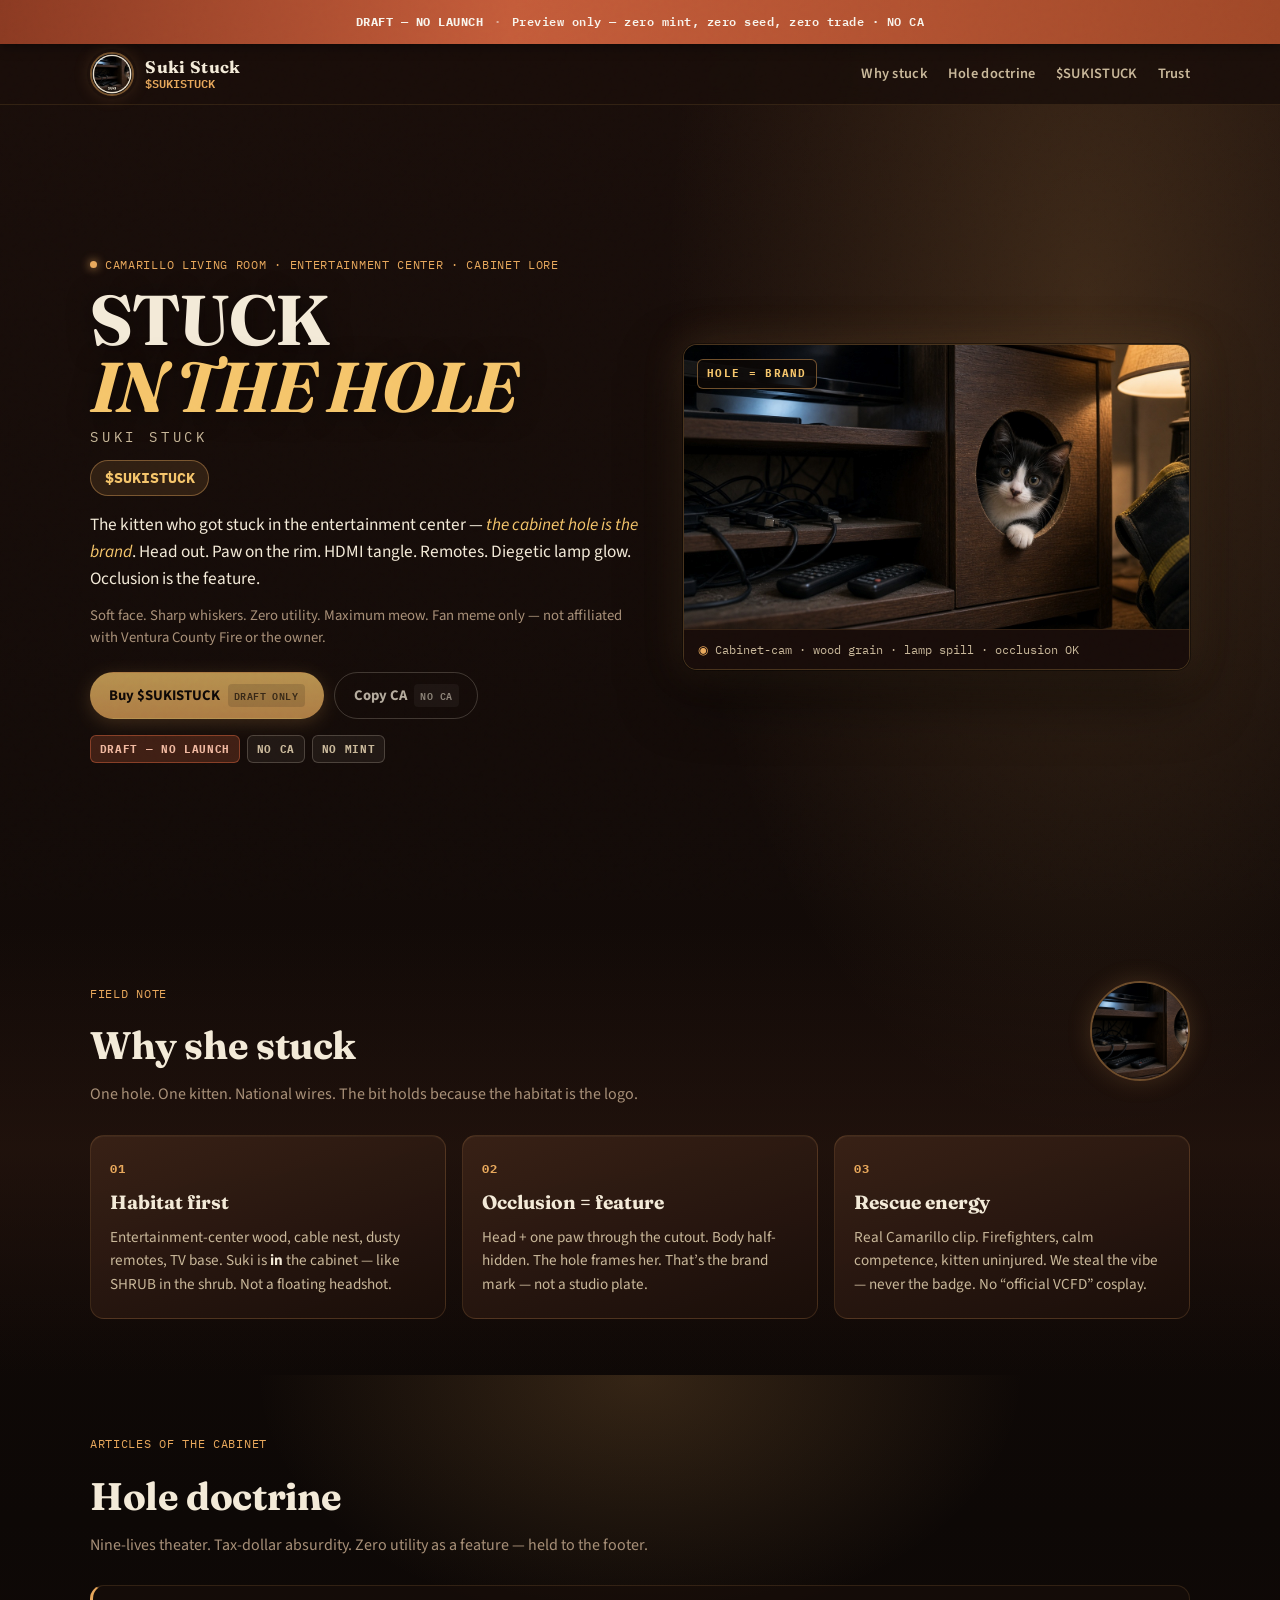
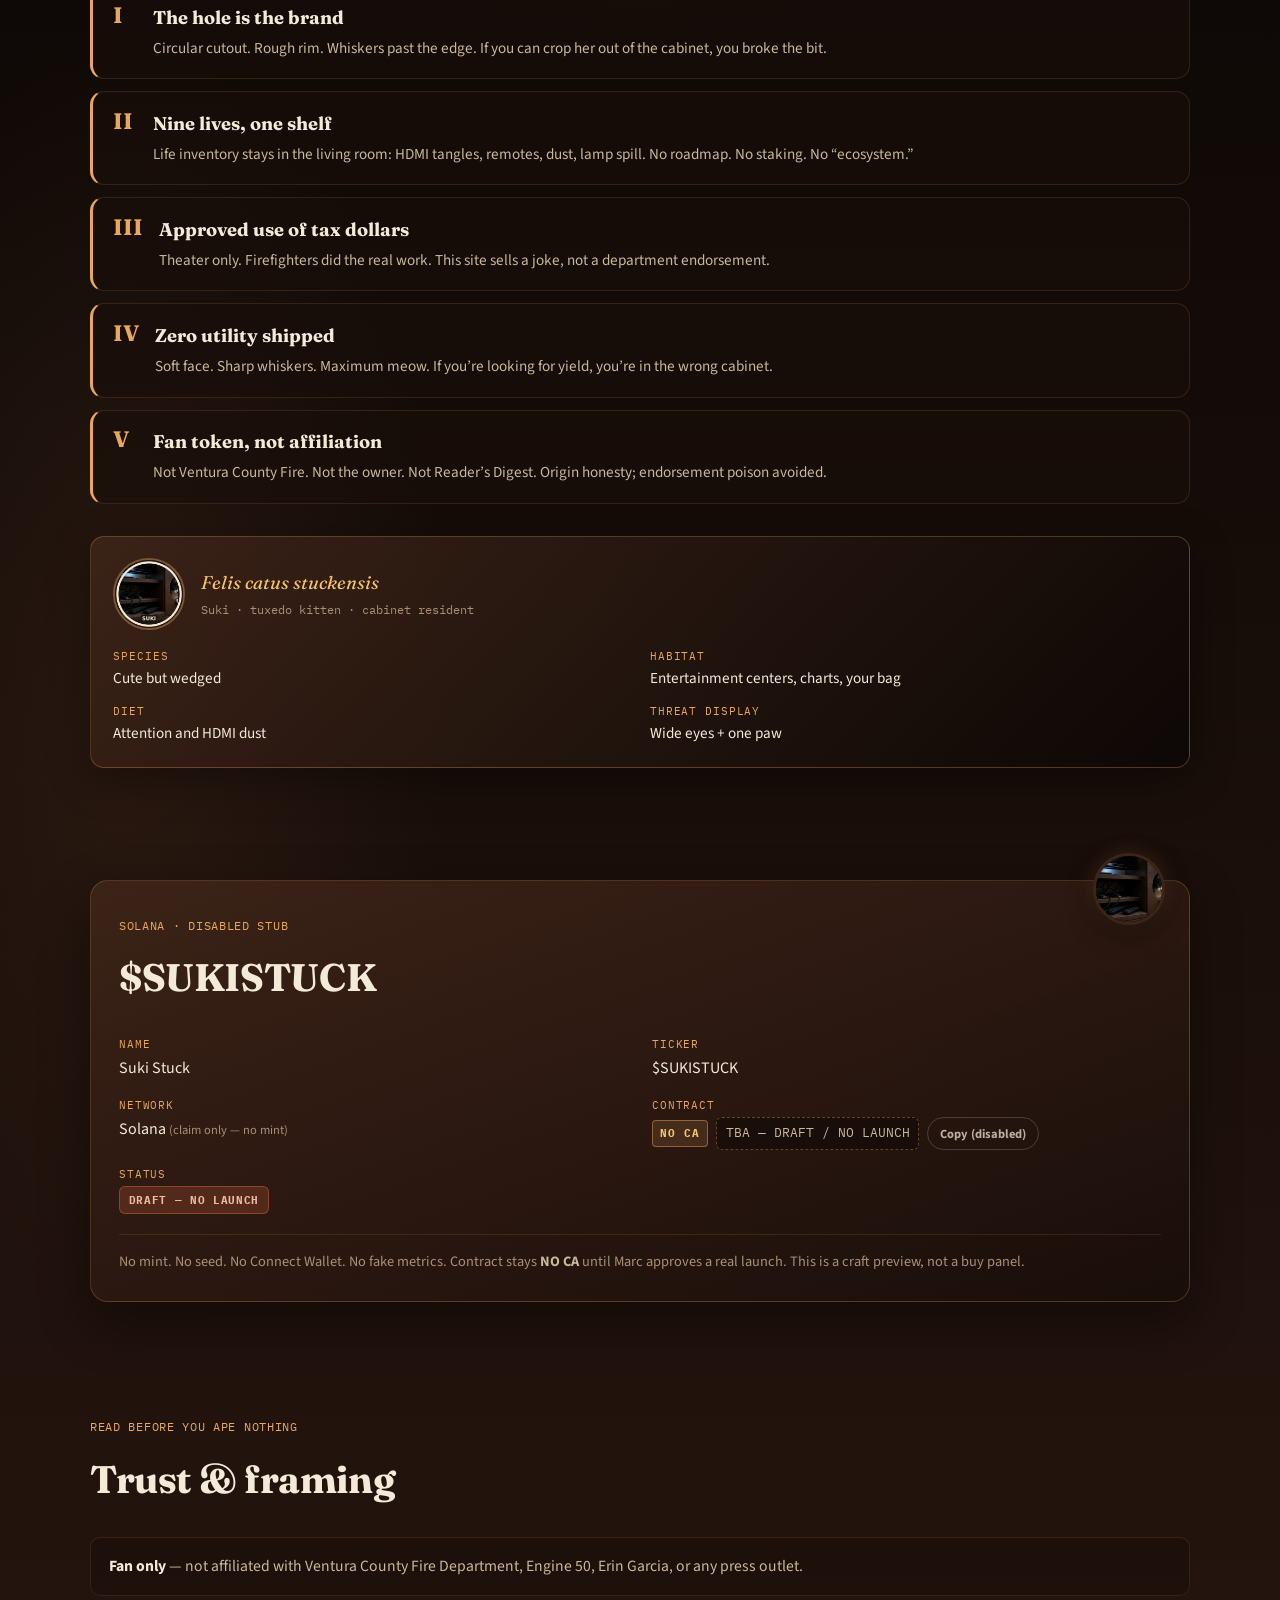
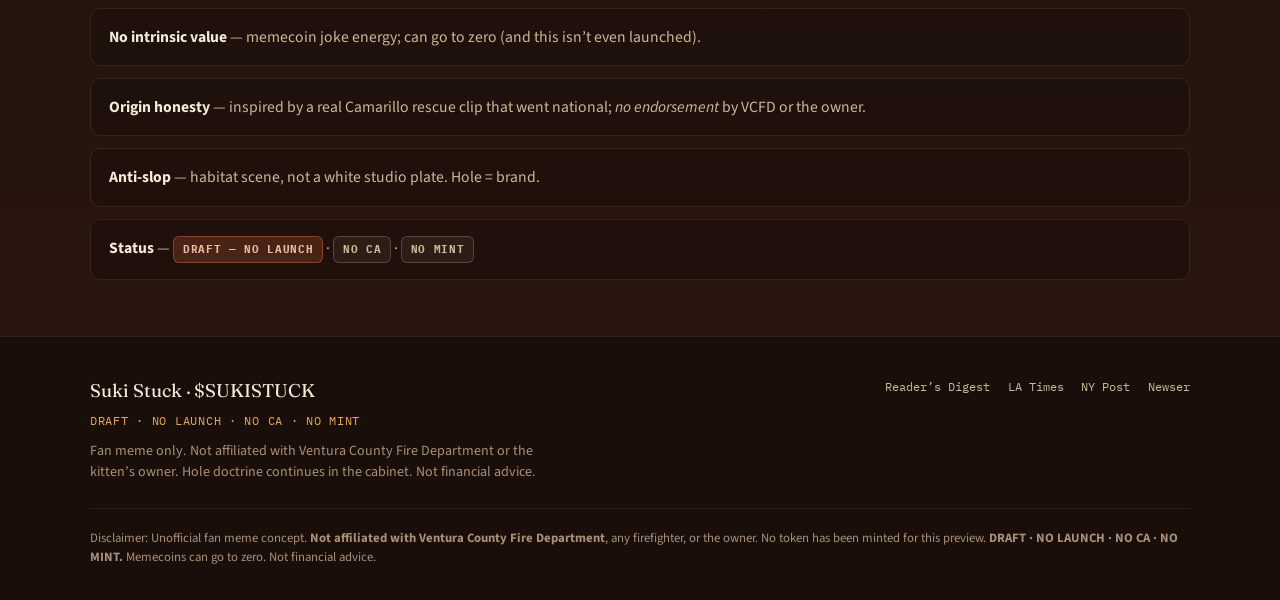
==== index.html @ 9a38930f "Suki Stuck DRAFT site (NO LAUNCH)" ====
<!DOCTYPE html>
<html lang="en">
<head>
  <meta charset="UTF-8" />
  <meta name="viewport" content="width=device-width, initial-scale=1" />
  <meta name="robots" content="noindex, nofollow" />
  <title>Suki Stuck ($SUKISTUCK) — DRAFT / NO LAUNCH</title>
  <meta name="description" content="The kitten who got stuck in the entertainment center — the cabinet hole is the brand. Fan meme only. DRAFT · NO LAUNCH · NO CA · NO MINT. Not affiliated with Ventura County Fire." />
  <meta property="og:type" content="website" />
  <meta property="og:title" content="Suki Stuck ($SUKISTUCK) — DRAFT / NO LAUNCH" />
  <meta property="og:description" content="Head in the hole. Paw on the rim. Zero utility. Maximum meow. Fan meme · not VCFD · NO CA." />
  <meta property="og:image" content="assets/suki-hero.png?v=1" />
  <meta name="twitter:card" content="summary_large_image" />
  <meta name="twitter:title" content="Suki Stuck ($SUKISTUCK) — DRAFT" />
  <meta name="twitter:description" content="The cabinet hole is the brand. DRAFT · NO LAUNCH · NO CA · NO MINT." />
  <meta name="twitter:image" content="assets/suki-hero.png?v=1" />
  <link rel="icon" type="image/png" sizes="32x32" href="assets/favicon-32.png" />
  <link rel="icon" type="image/png" href="assets/suki-icon.png?v=1" />
  <link rel="apple-touch-icon" href="assets/favicon-180.png" />
  <link rel="preconnect" href="https://fonts.googleapis.com" />
  <link rel="preconnect" href="https://fonts.gstatic.com" crossorigin />
  <link href="https://fonts.googleapis.com/css2?family=Fraunces:opsz,wght@9..144,500;9..144,700&family=IBM+Plex+Mono:wght@400;600;700&family=Source+Sans+3:wght@400;600;700&display=swap" rel="stylesheet" />
  <link rel="stylesheet" href="styles.css" />
</head>
<body>
  <aside class="draft-banner" role="status" aria-live="polite">
    <strong>DRAFT — NO LAUNCH</strong>
    <span class="draft-banner__sep" aria-hidden="true">·</span>
    <span>Preview only — zero mint, zero seed, zero trade · NO CA</span>
  </aside>

  <header class="site-header">
    <div class="wrap site-header__inner">
      <a class="logo" href="#top" aria-label="Suki Stuck home">
        <span class="logo__mark">
          <img
            src="assets/suki-logo.png?v=1"
            alt=""
            width="44"
            height="44"
            class="logo__img"
            onerror="this.onerror=null;this.src='assets/suki-icon.png?v=1';this.onerror=function(){this.src='assets/suki-master.png?v=1';};"
          />
        </span>
        <span class="logo__text">
          <span class="logo__name">Suki Stuck</span>
          <span class="logo__tick">$SUKISTUCK</span>
        </span>
      </a>
      <button type="button" class="nav-toggle" id="nav-toggle" aria-expanded="false" aria-controls="site-nav" aria-label="Open menu">
        <span></span><span></span>
      </button>
      <nav class="nav" id="site-nav" aria-label="Primary">
        <a href="#why">Why stuck</a>
        <a href="#doctrine">Hole doctrine</a>
        <a href="#token">$SUKISTUCK</a>
        <a href="#trust">Trust</a>
      </nav>
    </div>
  </header>

  <main id="top">
    <section class="hero" aria-labelledby="hero-title">
      <div class="hero__atmosphere" aria-hidden="true"></div>
      <div class="wrap hero__grid">
        <div class="hero__copy">
          <p class="eyebrow"><span class="eyebrow__dot" aria-hidden="true"></span> Camarillo living room · entertainment center · cabinet lore</p>
          <h1 id="hero-title" class="display">STUCK<br /><span class="display__accent">IN THE HOLE</span></h1>
          <p class="display-sub">SUKI STUCK</p>
          <p class="ticker-chip" aria-label="Ticker">$SUKISTUCK</p>
          <p class="lede">The kitten who got stuck in the entertainment center — <em>the cabinet hole is the brand</em>. Head out. Paw on the rim. HDMI tangle. Remotes. Diegetic lamp glow. Occlusion is the feature.</p>
          <p class="wink">Soft face. Sharp whiskers. Zero utility. Maximum meow. Fan meme only — not affiliated with Ventura County Fire or the owner.</p>
          <div class="hero__cta">
            <button type="button" class="btn btn--primary" disabled aria-disabled="true" title="Draft only — no launch">Buy $SUKISTUCK <span class="btn__tag">draft only</span></button>
            <button type="button" class="btn btn--ghost" id="copy-ca-hero" disabled aria-disabled="true" title="No contract — NO CA">Copy CA <span class="btn__tag">NO CA</span></button>
          </div>
          <p class="hero__status">
            <span class="pill">DRAFT — NO LAUNCH</span>
            <span class="pill pill--ghost">NO CA</span>
            <span class="pill pill--ghost">NO MINT</span>
          </p>
        </div>
        <div class="hero__art">
          <figure class="hero__frame">
            <div class="hero__stamp" aria-hidden="true">HOLE = BRAND</div>
            <img
              class="hero__img"
              src="assets/suki-hero.png?v=1"
              alt="Suki the tuxedo kitten stuck in a circular cutout of a dark wood entertainment center — head and one paw poking through"
              width="1280"
              height="720"
              decoding="async"
              fetchpriority="high"
              onerror="this.onerror=null;this.src='assets/suki-master.png?v=1';"
            />
            <figcaption class="hero__caption"><span class="hero__caption-mark" aria-hidden="true">◉</span> Cabinet-cam · wood grain · lamp spill · occlusion OK</figcaption>
          </figure>
        </div>
      </div>
    </section>

    <section id="why" class="section why" aria-labelledby="why-title">
      <div class="wrap">
        <header class="section__head section__head--split">
          <div>
            <p class="eyebrow">Field note</p>
            <h2 id="why-title">Why she stuck</h2>
            <p class="section__sub">One hole. One kitten. National wires. The bit holds because the habitat is the logo.</p>
          </div>
          <div class="why__mascot" aria-hidden="true">
            <img
              src="assets/suki-icon.png?v=1"
              alt=""
              width="120"
              height="120"
              class="why__mascot-img"
              loading="lazy"
              onerror="this.onerror=null;this.src='assets/suki-master.png?v=1';"
            />
          </div>
        </header>
        <ul class="cards">
          <li class="card">
            <span class="card__num" aria-hidden="true">01</span>
            <h3>Habitat first</h3>
            <p>Entertainment-center wood, cable nest, dusty remotes, TV base. Suki is <strong>in</strong> the cabinet — like SHRUB in the shrub. Not a floating headshot.</p>
          </li>
          <li class="card">
            <span class="card__num" aria-hidden="true">02</span>
            <h3>Occlusion = feature</h3>
            <p>Head + one paw through the cutout. Body half-hidden. The hole frames her. That’s the brand mark — not a studio plate.</p>
          </li>
          <li class="card">
            <span class="card__num" aria-hidden="true">03</span>
            <h3>Rescue energy</h3>
            <p>Real Camarillo clip. Firefighters, calm competence, kitten uninjured. We steal the vibe — never the badge. No “official VCFD” cosplay.</p>
          </li>
        </ul>
      </div>
    </section>

    <section id="doctrine" class="section doctrine" aria-labelledby="doctrine-title">
      <div class="wrap">
        <header class="section__head">
          <p class="eyebrow">Articles of the cabinet</p>
          <h2 id="doctrine-title">Hole doctrine</h2>
          <p class="section__sub">Nine-lives theater. Tax-dollar absurdity. Zero utility as a feature — held to the footer.</p>
        </header>
        <ol class="articles">
          <li class="article">
            <span class="article__roman" aria-hidden="true">I</span>
            <div>
              <h3>The hole is the brand</h3>
              <p>Circular cutout. Rough rim. Whiskers past the edge. If you can crop her out of the cabinet, you broke the bit.</p>
            </div>
          </li>
          <li class="article">
            <span class="article__roman" aria-hidden="true">II</span>
            <div>
              <h3>Nine lives, one shelf</h3>
              <p>Life inventory stays in the living room: HDMI tangles, remotes, dust, lamp spill. No roadmap. No staking. No “ecosystem.”</p>
            </div>
          </li>
          <li class="article">
            <span class="article__roman" aria-hidden="true">III</span>
            <div>
              <h3>Approved use of tax dollars</h3>
              <p>Theater only. Firefighters did the real work. This site sells a joke, not a department endorsement.</p>
            </div>
          </li>
          <li class="article">
            <span class="article__roman" aria-hidden="true">IV</span>
            <div>
              <h3>Zero utility shipped</h3>
              <p>Soft face. Sharp whiskers. Maximum meow. If you’re looking for yield, you’re in the wrong cabinet.</p>
            </div>
          </li>
          <li class="article">
            <span class="article__roman" aria-hidden="true">V</span>
            <div>
              <h3>Fan token, not affiliation</h3>
              <p>Not Ventura County Fire. Not the owner. Not Reader’s Digest. Origin honesty; endorsement poison avoided.</p>
            </div>
          </li>
        </ol>

        <aside class="species-card" aria-label="Species card">
          <div class="species-card__head">
            <img
              src="assets/suki-logo.png?v=1"
              alt=""
              width="72"
              height="72"
              loading="lazy"
              onerror="this.onerror=null;this.src='assets/suki-icon.png?v=1';"
            />
            <div>
              <p class="species-card__latin">Felis catus stuckensis</p>
              <p class="species-card__common">Suki · tuxedo kitten · cabinet resident</p>
            </div>
          </div>
          <dl class="species-card__grid">
            <div><dt>Species</dt><dd>Cute but wedged</dd></div>
            <div><dt>Habitat</dt><dd>Entertainment centers, charts, your bag</dd></div>
            <div><dt>Diet</dt><dd>Attention and HDMI dust</dd></div>
            <div><dt>Threat display</dt><dd>Wide eyes + one paw</dd></div>
          </dl>
        </aside>
      </div>
    </section>

    <section id="token" class="section token" aria-labelledby="token-title">
      <div class="wrap token__panel">
        <div class="token__badge" aria-hidden="true">
          <img
            src="assets/suki-icon.png?v=1"
            alt=""
            width="72"
            height="72"
            class="token__badge-img"
            onerror="this.onerror=null;this.src='assets/suki-master.png?v=1';"
          />
        </div>
        <header class="section__head">
          <p class="eyebrow">Solana · disabled stub</p>
          <h2 id="token-title">$SUKISTUCK</h2>
        </header>
        <dl class="meta">
          <div><dt>Name</dt><dd>Suki Stuck</dd></div>
          <div><dt>Ticker</dt><dd>$SUKISTUCK</dd></div>
          <div><dt>Network</dt><dd>Solana <span class="meta__hint">(claim only — no mint)</span></dd></div>
          <div>
            <dt>Contract</dt>
            <dd class="ca-row">
              <span class="tba-badge" title="No contract — NO CA">NO CA</span>
              <code id="ca-value" class="ca" aria-label="Contract address unavailable">NO CA — DRAFT / NO LAUNCH / NO MINT</code>
              <button type="button" class="btn btn--ghost btn--sm" id="copy-ca" disabled title="No contract — NO CA" aria-disabled="true">Copy (disabled)</button>
            </dd>
          </div>
          <div><dt>Status</dt><dd><span class="pill">DRAFT — NO LAUNCH</span></dd></div>
        </dl>
        <p class="note">No mint. No seed. No Connect Wallet. No fake metrics. Contract stays <strong>NO CA</strong> until Marc approves a real launch. This is a craft preview, not a buy panel.</p>
      </div>
    </section>

    <section id="trust" class="section trust" aria-labelledby="trust-title">
      <div class="wrap">
        <header class="section__head">
          <p class="eyebrow">Read before you ape nothing</p>
          <h2 id="trust-title">Trust &amp; framing</h2>
        </header>
        <ul class="trust-list">
          <li><strong>Fan only</strong> — not affiliated with Ventura County Fire Department, Engine 50, Erin Garcia, or any press outlet.</li>
          <li><strong>No intrinsic value</strong> — memecoin joke energy; can go to zero (and this isn’t even launched).</li>
          <li><strong>Origin honesty</strong> — inspired by a real Camarillo rescue clip that went national; <em>no endorsement</em> by VCFD or the owner.</li>
          <li><strong>Anti-slop</strong> — habitat scene, not a white studio plate. Hole = brand.</li>
          <li><strong>Status</strong> — <span class="pill">DRAFT — NO LAUNCH</span> · <span class="pill pill--ghost">NO CA</span> · <span class="pill pill--ghost">NO MINT</span></li>
        </ul>
      </div>
    </section>
  </main>

  <footer class="footer">
    <div class="wrap footer__grid">
      <div>
        <p class="footer__brand">Suki Stuck · $SUKISTUCK</p>
        <p class="footer__status">DRAFT · NO LAUNCH · NO CA · NO MINT</p>
        <p class="footer__fine">Fan meme only. Not affiliated with Ventura County Fire Department or the kitten’s owner. Hole doctrine continues in the cabinet. Not financial advice.</p>
      </div>
      <nav class="footer__links" aria-label="Press &amp; origin">
        <a href="https://www.rd.com/article/firefighters-rescue-kitten-entertainment-center/" rel="noopener noreferrer" target="_blank">Reader’s Digest</a>
        <a href="https://www.latimes.com/california/story/2026-09-17/la-me-kitten-rescue-ventura-county-fire" rel="noopener noreferrer" target="_blank">LA Times</a>
        <a href="https://nypost.com/2026/09/17/us-news/california-firefighters-rescue-kitten-trapped-inside-entertainment-center/" rel="noopener noreferrer" target="_blank">NY Post</a>
        <a href="https://www.newser.com/story/396605/firefighters-kitten-rescue-goes-viral.html" rel="noopener noreferrer" target="_blank">Newser</a>
      </nav>
    </div>
    <p class="footer__disclaimer wrap">
      Disclaimer: Unofficial fan meme concept. <strong>Not affiliated with Ventura County Fire Department</strong>, any firefighter, or the owner.
      No token has been minted for this preview. <strong>DRAFT · NO LAUNCH · NO CA · NO MINT.</strong> Memecoins can go to zero. Not financial advice.
    </p>
  </footer>
  <script src="main.js" defer></script>
</body>
</html>
---- styles.css ----
/* Suki Stuck ($SUKISTUCK) — DRAFT / NO LAUNCH
   Dark wood living-room · cabinet hole = brand · anti white-plate
   Emulate SHRUB habitat voice · CHUMP doctrine hold */

:root {
  --wood-deep: #1A0E0A;
  --wood: #2C1810;
  --wood-mid: #3D2418;
  --wood-grain: #4A2C1A;
  --wood-edge: #5C3A24;
  --lamp: #E8A85C;
  --lamp-hot: #F5C56B;
  --lamp-glow: rgba(232, 168, 92, 0.18);
  --cream: #F3EAD8;
  --cream-dim: #C9B89A;
  --ink: #F3EAD8;
  --muted: #A89078;
  --night: #0D0806;
  --hole: #0A0604;
  --whisker: #F8F4EC;
  --danger: #C45C3A;
  --banner-h: 2.75rem;
  --header-h: 3.75rem;
  --radius: 14px;
  --font-display: "Fraunces", "Georgia", "Times New Roman", serif;
  --font-body: "Source Sans 3", "Segoe UI", system-ui, sans-serif;
  --font-mono: "IBM Plex Mono", "SF Mono", ui-monospace, monospace;
}

*, *::before, *::after { box-sizing: border-box; }

html {
  scroll-behavior: smooth;
  scroll-padding-top: calc(var(--banner-h) + var(--header-h) + 0.5rem);
}

body {
  margin: 0;
  font-family: var(--font-body);
  color: var(--ink);
  background:
    radial-gradient(ellipse 60% 40% at 85% 8%, var(--lamp-glow), transparent 55%),
    radial-gradient(ellipse 50% 35% at 10% 60%, rgba(92, 58, 36, 0.25), transparent 50%),
    linear-gradient(180deg, var(--wood-deep) 0%, var(--night) 40%, var(--wood) 100%);
  background-color: var(--night);
  line-height: 1.55;
  min-height: 100vh;
}

/* Film grain overlay */
body::before {
  content: "";
  pointer-events: none;
  position: fixed;
  inset: 0;
  z-index: 9000;
  opacity: 0.07;
  background-image: url("data:image/svg+xml,%3Csvg viewBox='0 0 200 200' xmlns='http://www.w3.org/2000/svg'%3E%3Cfilter id='n'%3E%3CfeTurbulence type='fractalNoise' baseFrequency='0.9' numOctaves='3' stitchTiles='stitch'/%3E%3C/filter%3E%3Crect width='100%25' height='100%25' filter='url(%23n)' opacity='0.55'/%3E%3C/svg%3E");
  mix-blend-mode: overlay;
}

.wrap {
  width: min(1100px, calc(100% - 2rem));
  margin-inline: auto;
  position: relative;
  z-index: 1;
}

a { color: var(--lamp); text-underline-offset: 0.15em; }
a:hover { color: var(--lamp-hot); }

/* ——— Sticky DRAFT banner ——— */
.draft-banner {
  position: sticky;
  top: 0;
  z-index: 100;
  display: flex;
  flex-wrap: wrap;
  align-items: center;
  justify-content: center;
  gap: 0.35rem 0.65rem;
  min-height: var(--banner-h);
  padding: 0.45rem 1rem;
  background: linear-gradient(90deg, #8B3A22, var(--danger) 40%, #A04828);
  color: var(--whisker);
  font-family: var(--font-mono);
  font-size: 0.78rem;
  font-weight: 600;
  letter-spacing: 0.04em;
  text-align: center;
  box-shadow: 0 2px 12px rgba(0,0,0,0.45);
}
.draft-banner__sep { opacity: 0.55; }

/* ——— Header ——— */
.site-header {
  position: sticky;
  top: var(--banner-h);
  z-index: 90;
  background: rgba(26, 14, 10, 0.88);
  backdrop-filter: blur(10px);
  border-bottom: 1px solid rgba(232, 168, 92, 0.12);
}
.site-header__inner {
  display: flex;
  align-items: center;
  justify-content: space-between;
  min-height: var(--header-h);
  gap: 1rem;
}
.logo {
  display: flex;
  align-items: center;
  gap: 0.7rem;
  text-decoration: none;
  color: inherit;
}
.logo__mark {
  width: 44px;
  height: 44px;
  border-radius: 50%;
  overflow: hidden;
  border: 2px solid rgba(232, 168, 92, 0.45);
  box-shadow: 0 0 0 3px rgba(26, 14, 10, 0.6), 0 0 18px var(--lamp-glow);
  flex-shrink: 0;
}
.logo__img { width: 100%; height: 100%; object-fit: cover; display: block; }
.logo__text { display: flex; flex-direction: column; line-height: 1.15; }
.logo__name { font-family: var(--font-display); font-weight: 700; font-size: 1.05rem; letter-spacing: 0.02em; }
.logo__tick { font-family: var(--font-mono); font-size: 0.72rem; color: var(--lamp); font-weight: 600; }

.nav { display: flex; gap: 1.25rem; align-items: center; }
.nav a {
  color: var(--cream-dim);
  text-decoration: none;
  font-size: 0.9rem;
  font-weight: 600;
  letter-spacing: 0.02em;
}
.nav a:hover { color: var(--lamp-hot); }

.nav-toggle {
  display: none;
  flex-direction: column;
  justify-content: center;
  gap: 5px;
  width: 40px;
  height: 40px;
  padding: 0;
  border: 1px solid rgba(232, 168, 92, 0.3);
  border-radius: 8px;
  background: transparent;
  cursor: pointer;
}
.nav-toggle span {
  display: block;
  height: 2px;
  width: 18px;
  margin-inline: auto;
  background: var(--cream);
  transition: transform 0.2s ease;
}

/* ——— Hero ——— */
.hero {
  position: relative;
  padding: 2.5rem 0 3.5rem;
  overflow: hidden;
  min-height: min(92vh, 820px);
  display: flex;
  align-items: center;
}
.hero__bleed {
  position: absolute;
  inset: 0;
  z-index: 0;
}
.hero__bg {
  width: 100%;
  height: 100%;
  object-fit: cover;
  object-position: 70% center;
  display: block;
  filter: brightness(0.42) saturate(1.05) contrast(1.05);
}
.hero__vignette {
  position: absolute;
  inset: 0;
  background:
    linear-gradient(90deg, rgba(13, 8, 6, 0.92) 0%, rgba(13, 8, 6, 0.72) 38%, rgba(13, 8, 6, 0.35) 62%, rgba(13, 8, 6, 0.55) 100%),
    linear-gradient(180deg, rgba(13, 8, 6, 0.45) 0%, transparent 30%, rgba(13, 8, 6, 0.75) 100%);
}
.hero__grain {
  position: absolute;
  inset: 0;
  opacity: 0.15;
  background-image: url("data:image/svg+xml,%3Csvg viewBox='0 0 200 200' xmlns='http://www.w3.org/2000/svg'%3E%3Cfilter id='n'%3E%3CfeTurbulence type='fractalNoise' baseFrequency='0.85' numOctaves='2' stitchTiles='stitch'/%3E%3C/filter%3E%3Crect width='100%25' height='100%25' filter='url(%23n)'/%3E%3C/svg%3E");
  mix-blend-mode: soft-light;
}
.hero__grid {
  display: grid;
  grid-template-columns: 1.05fr 0.95fr;
  gap: 2rem;
  align-items: center;
  position: relative;
  z-index: 2;
}
.eyebrow {
  display: inline-flex;
  align-items: center;
  gap: 0.5rem;
  font-family: var(--font-mono);
  font-size: 0.72rem;
  letter-spacing: 0.06em;
  text-transform: uppercase;
  color: var(--lamp);
  margin: 0 0 0.85rem;
}
.eyebrow__dot {
  width: 7px;
  height: 7px;
  border-radius: 50%;
  background: var(--lamp);
  box-shadow: 0 0 10px var(--lamp);
  animation: pulse-dot 2.4s ease-in-out infinite;
}
@keyframes pulse-dot {
  0%, 100% { opacity: 1; transform: scale(1); }
  50% { opacity: 0.55; transform: scale(0.85); }
}
.display {
  font-family: var(--font-display);
  font-weight: 700;
  font-size: clamp(2.6rem, 6.5vw, 4.4rem);
  line-height: 0.95;
  letter-spacing: -0.02em;
  margin: 0 0 0.35rem;
  text-shadow: 0 2px 24px rgba(0,0,0,0.55);
}
.display__accent {
  color: var(--lamp-hot);
  font-style: italic;
}
.display-sub {
  font-family: var(--font-mono);
  font-size: 0.85rem;
  letter-spacing: 0.28em;
  color: var(--cream-dim);
  margin: 0 0 0.75rem;
}
.ticker-chip {
  display: inline-block;
  font-family: var(--font-mono);
  font-weight: 700;
  font-size: 0.95rem;
  padding: 0.35rem 0.85rem;
  border-radius: 999px;
  background: rgba(232, 168, 92, 0.12);
  border: 1px solid rgba(232, 168, 92, 0.4);
  color: var(--lamp-hot);
  margin: 0 0 1rem;
}
.lede {
  font-size: 1.08rem;
  color: var(--cream);
  max-width: 36rem;
  margin: 0 0 0.75rem;
}
.lede em { color: var(--lamp-hot); font-style: italic; }
.wink {
  font-size: 0.92rem;
  color: var(--muted);
  max-width: 34rem;
  margin: 0 0 1.35rem;
}
.hero__cta { display: flex; flex-wrap: wrap; gap: 0.65rem; margin-bottom: 1rem; }
.hero__status { display: flex; flex-wrap: wrap; gap: 0.45rem; margin: 0; }

.hero__frame {
  position: relative;
  margin: 0;
  border-radius: var(--radius);
  overflow: hidden;
  border: 1px solid rgba(232, 168, 92, 0.28);
  box-shadow:
    0 0 0 1px rgba(0,0,0,0.4),
    0 24px 60px rgba(0,0,0,0.55),
    0 0 40px var(--lamp-glow);
  background: var(--hole);
}
.hero__img {
  display: block;
  width: 100%;
  height: auto;
  aspect-ratio: 16 / 9;
  object-fit: cover;
  object-position: 65% center;
}
.hero__stamp {
  position: absolute;
  top: 0.85rem;
  left: 0.85rem;
  z-index: 2;
  font-family: var(--font-mono);
  font-size: 0.68rem;
  font-weight: 700;
  letter-spacing: 0.12em;
  padding: 0.35rem 0.55rem;
  background: rgba(13, 8, 6, 0.78);
  border: 1px solid rgba(232, 168, 92, 0.45);
  color: var(--lamp-hot);
  border-radius: 6px;
}
.hero__caption {
  display: flex;
  align-items: center;
  gap: 0.45rem;
  margin: 0;
  padding: 0.65rem 0.9rem;
  font-family: var(--font-mono);
  font-size: 0.72rem;
  color: var(--cream-dim);
  background: rgba(26, 14, 10, 0.92);
  border-top: 1px solid rgba(232, 168, 92, 0.12);
}
.hero__caption-mark { color: var(--lamp); }

/* ——— Buttons ——— */
.btn {
  display: inline-flex;
  align-items: center;
  gap: 0.45rem;
  font-family: var(--font-body);
  font-weight: 700;
  font-size: 0.92rem;
  padding: 0.7rem 1.15rem;
  border-radius: 999px;
  border: 1px solid transparent;
  cursor: not-allowed;
  opacity: 0.72;
  transition: opacity 0.15s ease;
}
.btn--primary {
  background: linear-gradient(180deg, var(--lamp-hot), var(--lamp));
  color: var(--night);
  box-shadow: 0 4px 18px rgba(232, 168, 92, 0.28);
}
.btn--ghost {
  background: transparent;
  color: var(--cream);
  border-color: rgba(243, 234, 216, 0.28);
}
.btn--sm { font-size: 0.78rem; padding: 0.4rem 0.75rem; }
.btn__tag {
  font-family: var(--font-mono);
  font-size: 0.65rem;
  font-weight: 600;
  letter-spacing: 0.04em;
  text-transform: uppercase;
  opacity: 0.75;
  padding: 0.15rem 0.4rem;
  border-radius: 4px;
  background: rgba(0,0,0,0.18);
}
.btn--ghost .btn__tag { background: rgba(255,255,255,0.08); }

.pill {
  display: inline-block;
  font-family: var(--font-mono);
  font-size: 0.68rem;
  font-weight: 700;
  letter-spacing: 0.06em;
  text-transform: uppercase;
  padding: 0.28rem 0.55rem;
  border-radius: 6px;
  background: rgba(196, 92, 58, 0.25);
  border: 1px solid rgba(196, 92, 58, 0.55);
  color: #F0B8A0;
}
.pill--ghost {
  background: rgba(243, 234, 216, 0.06);
  border-color: rgba(243, 234, 216, 0.2);
  color: var(--cream-dim);
}

/* ——— Sections ——— */
.section {
  padding: 3.5rem 0;
  position: relative;
}
.section__head { margin-bottom: 1.75rem; }
.section__head--split {
  display: flex;
  align-items: flex-start;
  justify-content: space-between;
  gap: 1.5rem;
}
.section__head h2 {
  font-family: var(--font-display);
  font-size: clamp(1.8rem, 3.5vw, 2.4rem);
  margin: 0 0 0.4rem;
  letter-spacing: -0.01em;
}
.section__sub {
  margin: 0;
  color: var(--muted);
  max-width: 36rem;
  font-size: 1rem;
}

/* Why cards */
.why { background: linear-gradient(180deg, transparent, rgba(44, 24, 16, 0.55), transparent); }
.why__mascot {
  width: 100px;
  height: 100px;
  border-radius: 50%;
  overflow: hidden;
  border: 2px solid rgba(232, 168, 92, 0.4);
  flex-shrink: 0;
  box-shadow: 0 0 24px var(--lamp-glow);
}
.why__mascot-img { width: 100%; height: 100%; object-fit: cover; }
.cards {
  list-style: none;
  margin: 0;
  padding: 0;
  display: grid;
  grid-template-columns: repeat(3, 1fr);
  gap: 1rem;
}
.card {
  background: linear-gradient(160deg, rgba(61, 36, 24, 0.85), rgba(26, 14, 10, 0.9));
  border: 1px solid rgba(232, 168, 92, 0.16);
  border-radius: var(--radius);
  padding: 1.25rem 1.2rem 1.35rem;
  box-shadow: inset 0 1px 0 rgba(243, 234, 216, 0.04);
}
.card__num {
  font-family: var(--font-mono);
  font-size: 0.72rem;
  font-weight: 700;
  color: var(--lamp);
  letter-spacing: 0.08em;
}
.card h3 {
  font-family: var(--font-display);
  font-size: 1.2rem;
  margin: 0.45rem 0 0.5rem;
}
.card p { margin: 0; color: var(--cream-dim); font-size: 0.95rem; }
.card strong { color: var(--cream); }

/* Hole doctrine articles */
.doctrine {
  background:
    radial-gradient(ellipse 50% 40% at 50% 0%, var(--lamp-glow), transparent 60%),
    transparent;
}
.articles {
  list-style: none;
  margin: 0 0 2rem;
  padding: 0;
  display: flex;
  flex-direction: column;
  gap: 0.75rem;
}
.article {
  display: grid;
  grid-template-columns: auto 1fr;
  gap: 1rem;
  align-items: start;
  padding: 1.1rem 1.25rem;
  border-radius: var(--radius);
  background: rgba(26, 14, 10, 0.65);
  border: 1px solid rgba(232, 168, 92, 0.14);
  border-left: 3px solid var(--lamp);
}
.article__roman {
  font-family: var(--font-display);
  font-size: 1.4rem;
  font-weight: 700;
  color: var(--lamp);
  line-height: 1;
  min-width: 1.5rem;
}
.article h3 {
  font-family: var(--font-display);
  font-size: 1.15rem;
  margin: 0 0 0.3rem;
}
.article p { margin: 0; color: var(--cream-dim); font-size: 0.95rem; }

.species-card {
  border-radius: var(--radius);
  padding: 1.35rem 1.4rem;
  background:
    linear-gradient(135deg, rgba(61, 36, 24, 0.9), rgba(13, 8, 6, 0.95));
  border: 1px solid rgba(232, 168, 92, 0.28);
  box-shadow: 0 12px 40px rgba(0,0,0,0.35);
}
.species-card__head {
  display: flex;
  align-items: center;
  gap: 1rem;
  margin-bottom: 1.1rem;
}
.species-card__head img {
  width: 72px;
  height: 72px;
  border-radius: 50%;
  object-fit: cover;
  border: 2px solid rgba(232, 168, 92, 0.4);
}
.species-card__latin {
  font-family: var(--font-display);
  font-style: italic;
  font-size: 1.15rem;
  margin: 0 0 0.2rem;
  color: var(--lamp-hot);
}
.species-card__common {
  margin: 0;
  font-family: var(--font-mono);
  font-size: 0.78rem;
  color: var(--muted);
}
.species-card__grid {
  display: grid;
  grid-template-columns: repeat(2, 1fr);
  gap: 0.75rem 1.25rem;
  margin: 0;
}
.species-card__grid dt {
  font-family: var(--font-mono);
  font-size: 0.68rem;
  text-transform: uppercase;
  letter-spacing: 0.08em;
  color: var(--lamp);
  margin: 0 0 0.15rem;
}
.species-card__grid dd {
  margin: 0;
  color: var(--cream);
  font-size: 0.95rem;
}

/* Token panel */
.token__panel {
  background:
    linear-gradient(160deg, rgba(61, 36, 24, 0.95), rgba(26, 14, 10, 0.98));
  border: 1px solid rgba(232, 168, 92, 0.22);
  border-radius: calc(var(--radius) + 4px);
  padding: 2rem 1.75rem 1.75rem;
  position: relative;
  box-shadow: 0 20px 50px rgba(0,0,0,0.4);
}
.token__badge {
  position: absolute;
  top: -28px;
  right: 1.5rem;
  width: 72px;
  height: 72px;
  border-radius: 50%;
  overflow: hidden;
  border: 3px solid var(--wood-mid);
  box-shadow: 0 8px 24px rgba(0,0,0,0.5), 0 0 20px var(--lamp-glow);
  background: var(--hole);
}
.token__badge-img { width: 100%; height: 100%; object-fit: cover; }
.meta {
  display: grid;
  grid-template-columns: repeat(2, 1fr);
  gap: 1rem 1.5rem;
  margin: 0 0 1.25rem;
}
.meta dt {
  font-family: var(--font-mono);
  font-size: 0.68rem;
  text-transform: uppercase;
  letter-spacing: 0.08em;
  color: var(--lamp);
  margin: 0 0 0.2rem;
}
.meta dd { margin: 0; font-size: 1rem; color: var(--cream); }
.meta__hint { font-size: 0.78rem; color: var(--muted); font-weight: 400; }
.ca-row {
  display: flex;
  flex-wrap: wrap;
  align-items: center;
  gap: 0.5rem;
}
.ca {
  font-family: var(--font-mono);
  font-size: 0.82rem;
  padding: 0.35rem 0.55rem;
  background: rgba(0,0,0,0.35);
  border-radius: 6px;
  border: 1px dashed rgba(232, 168, 92, 0.35);
  color: var(--cream-dim);
  word-break: break-all;
}
.tba-badge {
  font-family: var(--font-mono);
  font-size: 0.68rem;
  font-weight: 700;
  letter-spacing: 0.08em;
  padding: 0.25rem 0.45rem;
  border-radius: 4px;
  background: rgba(232, 168, 92, 0.15);
  border: 1px solid rgba(232, 168, 92, 0.45);
  color: var(--lamp-hot);
}
.note {
  margin: 0;
  font-size: 0.9rem;
  color: var(--muted);
  border-top: 1px solid rgba(232, 168, 92, 0.12);
  padding-top: 1rem;
}
.note strong { color: var(--cream-dim); }

/* Trust */
.trust-list {
  list-style: none;
  margin: 0;
  padding: 0;
  display: flex;
  flex-direction: column;
  gap: 0.75rem;
}
.trust-list li {
  padding: 1rem 1.15rem;
  background: rgba(26, 14, 10, 0.55);
  border: 1px solid rgba(232, 168, 92, 0.12);
  border-radius: 10px;
  color: var(--cream-dim);
  font-size: 0.98rem;
}
.trust-list strong { color: var(--cream); }

/* Footer */
.footer {
  padding: 2.5rem 0 2rem;
  border-top: 1px solid rgba(232, 168, 92, 0.12);
  background: var(--wood-deep);
}
.footer__grid {
  display: grid;
  grid-template-columns: 1.4fr 1fr;
  gap: 1.5rem;
  margin-bottom: 1.5rem;
}
.footer__brand {
  font-family: var(--font-display);
  font-size: 1.15rem;
  margin: 0 0 0.35rem;
}
.footer__status {
  font-family: var(--font-mono);
  font-size: 0.75rem;
  color: var(--lamp);
  letter-spacing: 0.06em;
  margin: 0 0 0.65rem;
}
.footer__fine {
  margin: 0;
  font-size: 0.88rem;
  color: var(--muted);
  max-width: 28rem;
}
.footer__links {
  display: flex;
  flex-wrap: wrap;
  gap: 0.65rem 1.1rem;
  align-content: start;
  justify-content: flex-end;
}
.footer__links a {
  font-family: var(--font-mono);
  font-size: 0.78rem;
  text-decoration: none;
  color: var(--cream-dim);
  border-bottom: 1px solid transparent;
}
.footer__links a:hover {
  color: var(--lamp-hot);
  border-bottom-color: var(--lamp);
}
.footer__disclaimer {
  margin: 0 auto;
  padding-top: 1.25rem;
  border-top: 1px solid rgba(232, 168, 92, 0.1);
  font-size: 0.8rem;
  color: var(--muted);
  line-height: 1.5;
}

/* ——— Responsive ——— */
@media (max-width: 900px) {
  .hero__grid { grid-template-columns: 1fr; gap: 1.75rem; }
  .hero__bg { object-position: 75% center; }
  .hero__vignette {
    background:
      linear-gradient(180deg, rgba(13, 8, 6, 0.75) 0%, rgba(13, 8, 6, 0.55) 40%, rgba(13, 8, 6, 0.85) 100%),
      linear-gradient(90deg, rgba(13, 8, 6, 0.5), transparent 50%);
  }
  .cards { grid-template-columns: 1fr; }
  .meta { grid-template-columns: 1fr; }
  .footer__grid { grid-template-columns: 1fr; }
  .footer__links { justify-content: flex-start; }
  .species-card__grid { grid-template-columns: 1fr; }
}

@media (max-width: 720px) {
  .nav-toggle { display: flex; }
  .nav {
    display: none;
    position: absolute;
    top: calc(var(--banner-h) + var(--header-h));
    left: 0;
    right: 0;
    flex-direction: column;
    gap: 0;
    padding: 0.75rem 1rem 1rem;
    background: rgba(26, 14, 10, 0.97);
    border-bottom: 1px solid rgba(232, 168, 92, 0.15);
  }
  .nav.is-open { display: flex; }
  .nav a { padding: 0.7rem 0.25rem; border-bottom: 1px solid rgba(243, 234, 216, 0.06); }
  .site-header__inner { position: relative; }
  .section__head--split { flex-direction: column; }
  .token__badge { right: 1rem; width: 56px; height: 56px; top: -22px; }
  .hero { min-height: auto; padding-top: 1.75rem; }
}

@media (prefers-reduced-motion: reduce) {
  html { scroll-behavior: auto; }
  .eyebrow__dot { animation: none; }
}
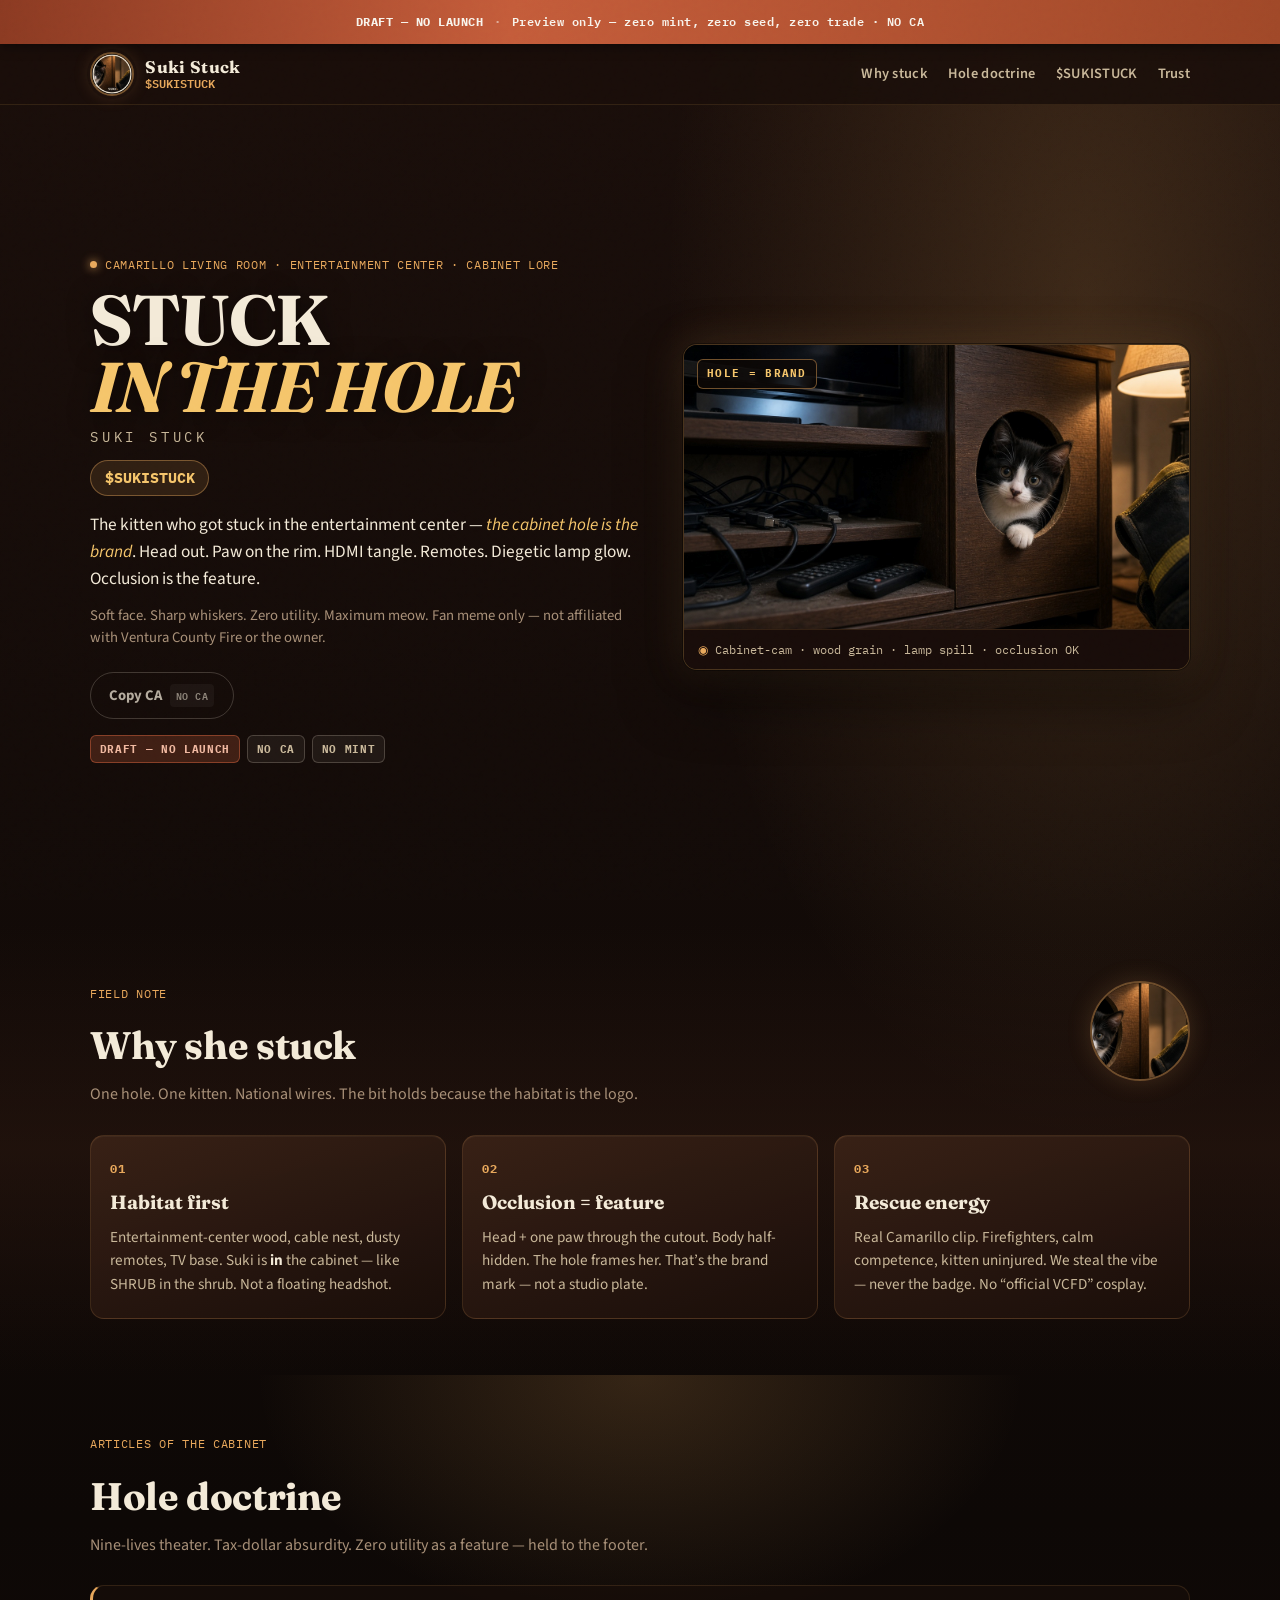
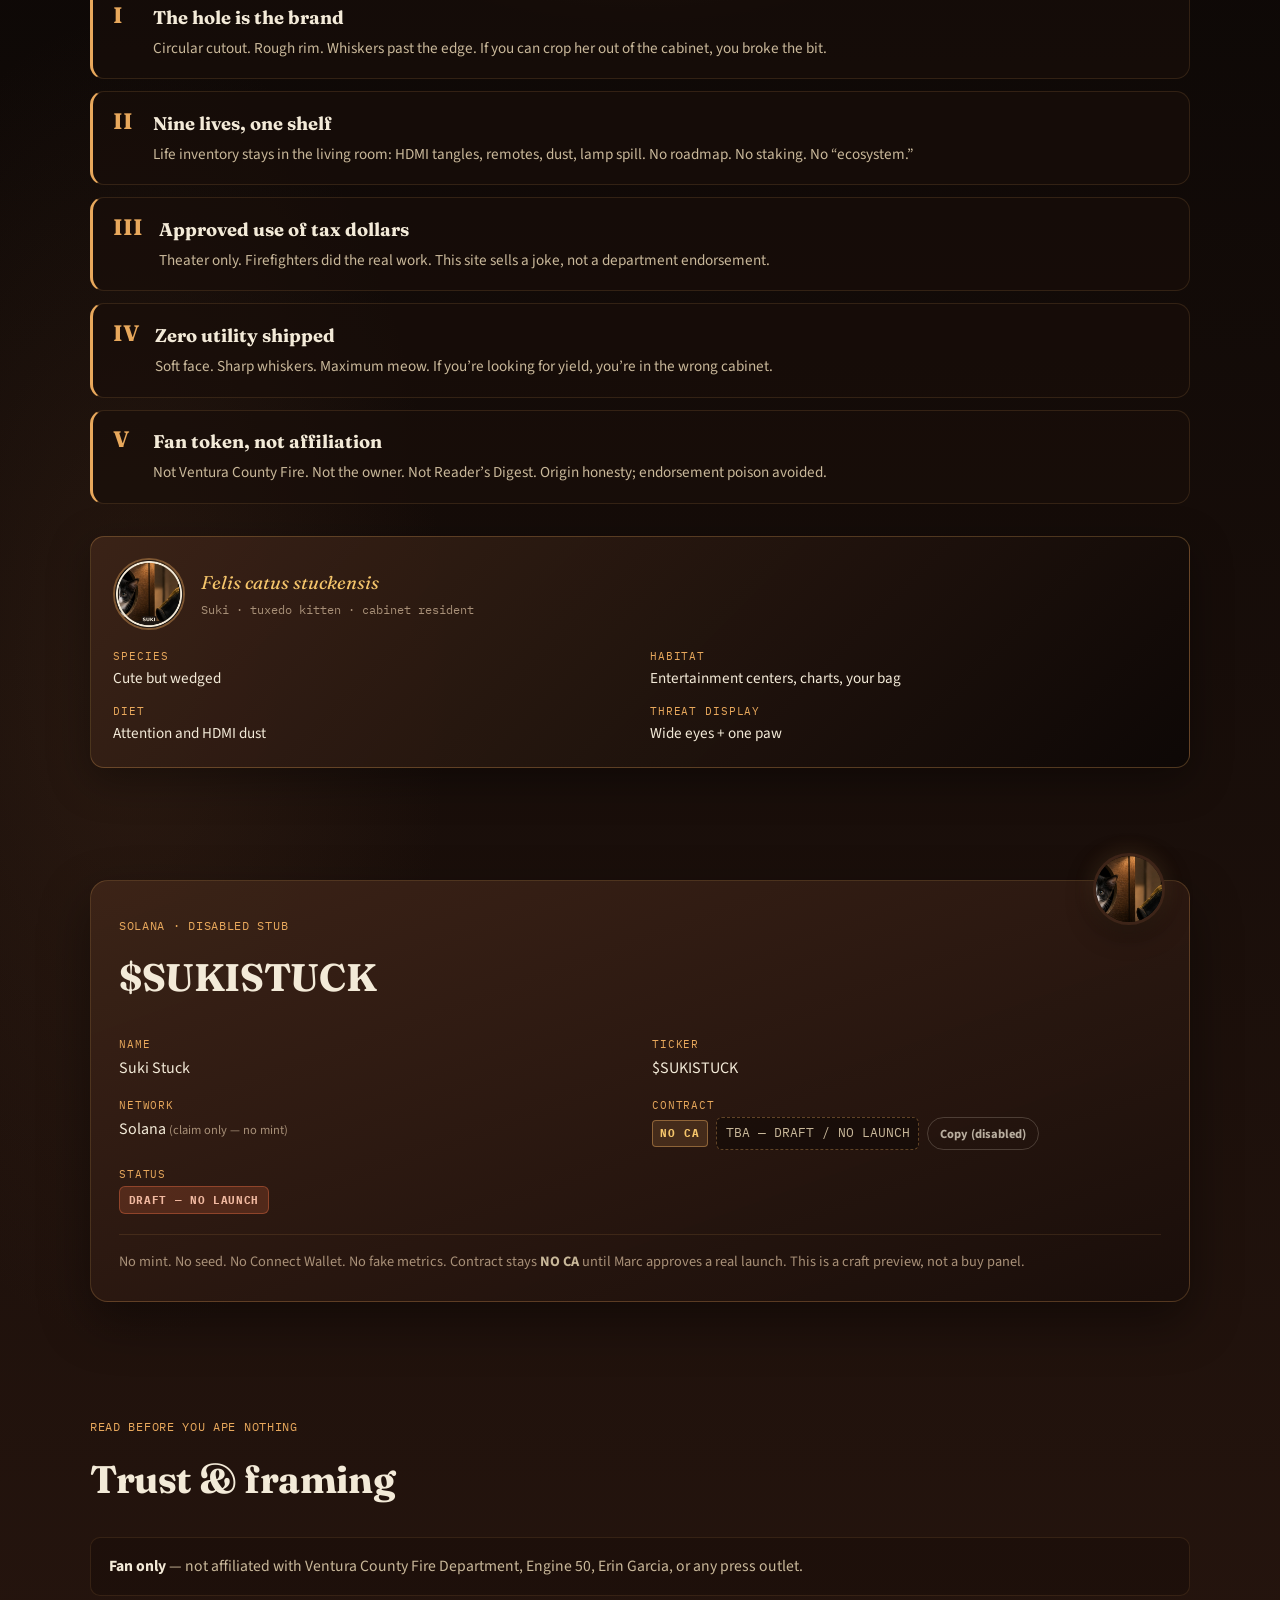
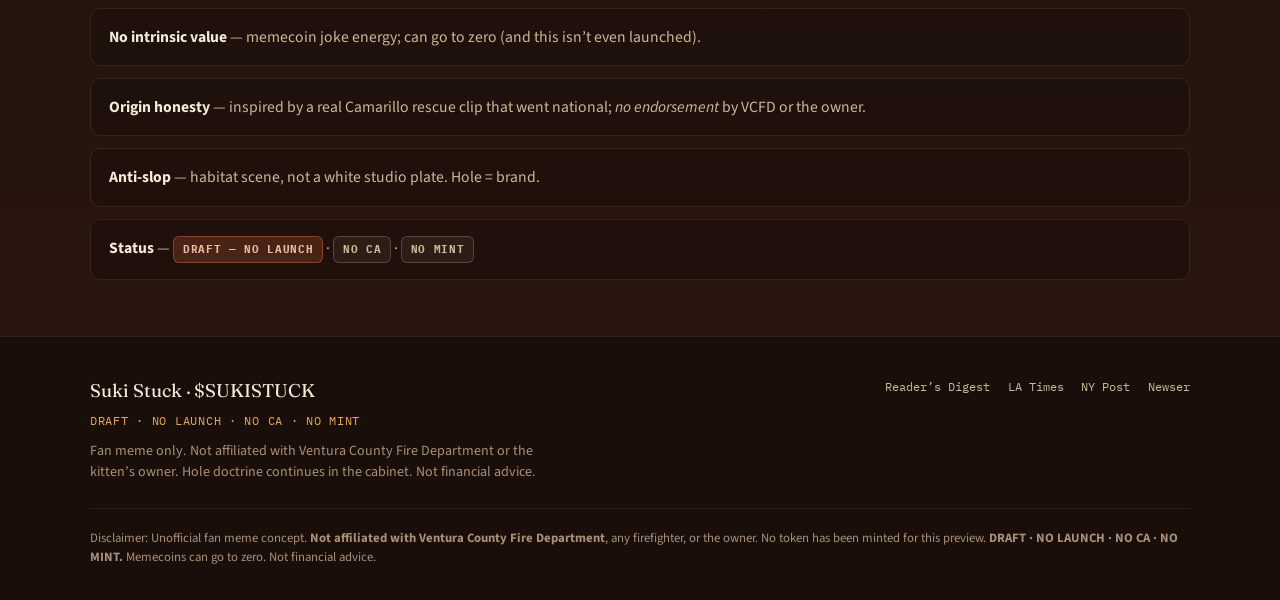
==== commit 2ee8f1e0: "fix: tighter Suki face-centered avatar crop" ====
--- a/index.html
+++ b/index.html
@@ -9,13 +9,13 @@
   <meta property="og:type" content="website" />
   <meta property="og:title" content="Suki Stuck ($SUKISTUCK) — DRAFT / NO LAUNCH" />
   <meta property="og:description" content="Head in the hole. Paw on the rim. Zero utility. Maximum meow. Fan meme · not VCFD · NO CA." />
-  <meta property="og:image" content="assets/suki-hero.png?v=1" />
+  <meta property="og:image" content="assets/suki-hero.png?v=3" />
   <meta name="twitter:card" content="summary_large_image" />
   <meta name="twitter:title" content="Suki Stuck ($SUKISTUCK) — DRAFT" />
   <meta name="twitter:description" content="The cabinet hole is the brand. DRAFT · NO LAUNCH · NO CA · NO MINT." />
-  <meta name="twitter:image" content="assets/suki-hero.png?v=1" />
+  <meta name="twitter:image" content="assets/suki-hero.png?v=3" />
   <link rel="icon" type="image/png" sizes="32x32" href="assets/favicon-32.png" />
-  <link rel="icon" type="image/png" href="assets/suki-icon.png?v=1" />
+  <link rel="icon" type="image/png" href="assets/suki-icon.png?v=3" />
   <link rel="apple-touch-icon" href="assets/favicon-180.png" />
   <link rel="preconnect" href="https://fonts.googleapis.com" />
   <link rel="preconnect" href="https://fonts.gstatic.com" crossorigin />
@@ -34,12 +34,12 @@
       <a class="logo" href="#top" aria-label="Suki Stuck home">
         <span class="logo__mark">
           <img
-            src="assets/suki-logo.png?v=1"
+            src="assets/suki-logo.png?v=3"
             alt=""
             width="44"
             height="44"
             class="logo__img"
-            onerror="this.onerror=null;this.src='assets/suki-icon.png?v=1';this.onerror=function(){this.src='assets/suki-master.png?v=1';};"
+            onerror="this.onerror=null;this.src='assets/suki-icon.png?v=3';this.onerror=function(){this.src='assets/suki-master.png?v=3';};"
           />
         </span>
         <span class="logo__text">
@@ -71,8 +71,7 @@
           <p class="lede">The kitten who got stuck in the entertainment center — <em>the cabinet hole is the brand</em>. Head out. Paw on the rim. HDMI tangle. Remotes. Diegetic lamp glow. Occlusion is the feature.</p>
           <p class="wink">Soft face. Sharp whiskers. Zero utility. Maximum meow. Fan meme only — not affiliated with Ventura County Fire or the owner.</p>
           <div class="hero__cta">
-            <button type="button" class="btn btn--primary" disabled aria-disabled="true" title="Draft only — no launch">Buy $SUKISTUCK <span class="btn__tag">draft only</span></button>
-            <button type="button" class="btn btn--ghost" id="copy-ca-hero" disabled aria-disabled="true" title="No contract — NO CA">Copy CA <span class="btn__tag">NO CA</span></button>
+<button type="button" class="btn btn--ghost" id="copy-ca-hero" disabled aria-disabled="true" title="No contract — NO CA">Copy CA <span class="btn__tag">NO CA</span></button>
           </div>
           <p class="hero__status">
             <span class="pill">DRAFT — NO LAUNCH</span>
@@ -85,13 +84,13 @@
             <div class="hero__stamp" aria-hidden="true">HOLE = BRAND</div>
             <img
               class="hero__img"
-              src="assets/suki-hero.png?v=1"
+              src="assets/suki-hero.png?v=3"
               alt="Suki the tuxedo kitten stuck in a circular cutout of a dark wood entertainment center — head and one paw poking through"
               width="1280"
               height="720"
               decoding="async"
               fetchpriority="high"
-              onerror="this.onerror=null;this.src='assets/suki-master.png?v=1';"
+              onerror="this.onerror=null;this.src='assets/suki-master.png?v=3';"
             />
             <figcaption class="hero__caption"><span class="hero__caption-mark" aria-hidden="true">◉</span> Cabinet-cam · wood grain · lamp spill · occlusion OK</figcaption>
           </figure>
@@ -109,13 +108,13 @@
           </div>
           <div class="why__mascot" aria-hidden="true">
             <img
-              src="assets/suki-icon.png?v=1"
+              src="assets/suki-icon.png?v=3"
               alt=""
               width="120"
               height="120"
               class="why__mascot-img"
               loading="lazy"
-              onerror="this.onerror=null;this.src='assets/suki-master.png?v=1';"
+              onerror="this.onerror=null;this.src='assets/suki-master.png?v=3';"
             />
           </div>
         </header>
@@ -187,12 +186,12 @@
         <aside class="species-card" aria-label="Species card">
           <div class="species-card__head">
             <img
-              src="assets/suki-logo.png?v=1"
+              src="assets/suki-logo.png?v=3"
               alt=""
               width="72"
               height="72"
               loading="lazy"
-              onerror="this.onerror=null;this.src='assets/suki-icon.png?v=1';"
+              onerror="this.onerror=null;this.src='assets/suki-icon.png?v=3';"
             />
             <div>
               <p class="species-card__latin">Felis catus stuckensis</p>
@@ -213,12 +212,12 @@
       <div class="wrap token__panel">
         <div class="token__badge" aria-hidden="true">
           <img
-            src="assets/suki-icon.png?v=1"
+            src="assets/suki-icon.png?v=3"
             alt=""
             width="72"
             height="72"
             class="token__badge-img"
-            onerror="this.onerror=null;this.src='assets/suki-master.png?v=1';"
+            onerror="this.onerror=null;this.src='assets/suki-master.png?v=3';"
           />
         </div>
         <header class="section__head">
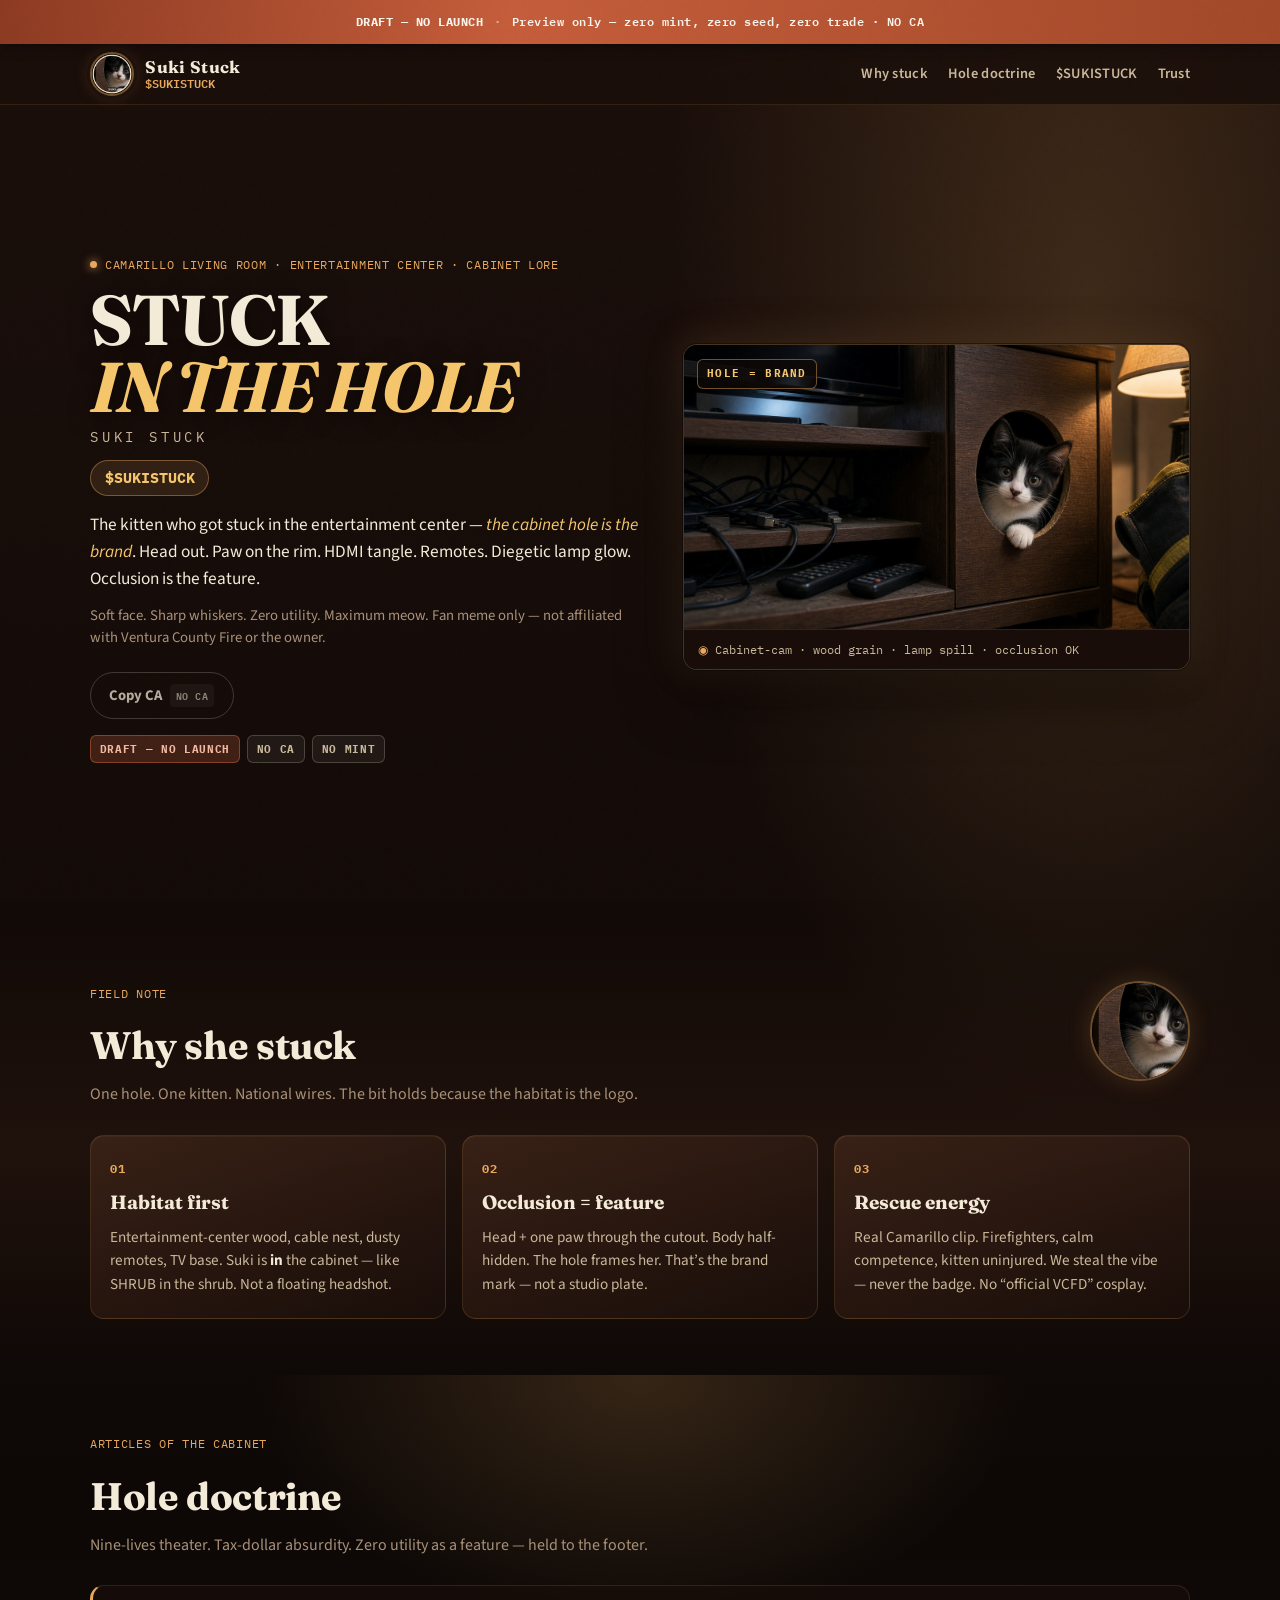
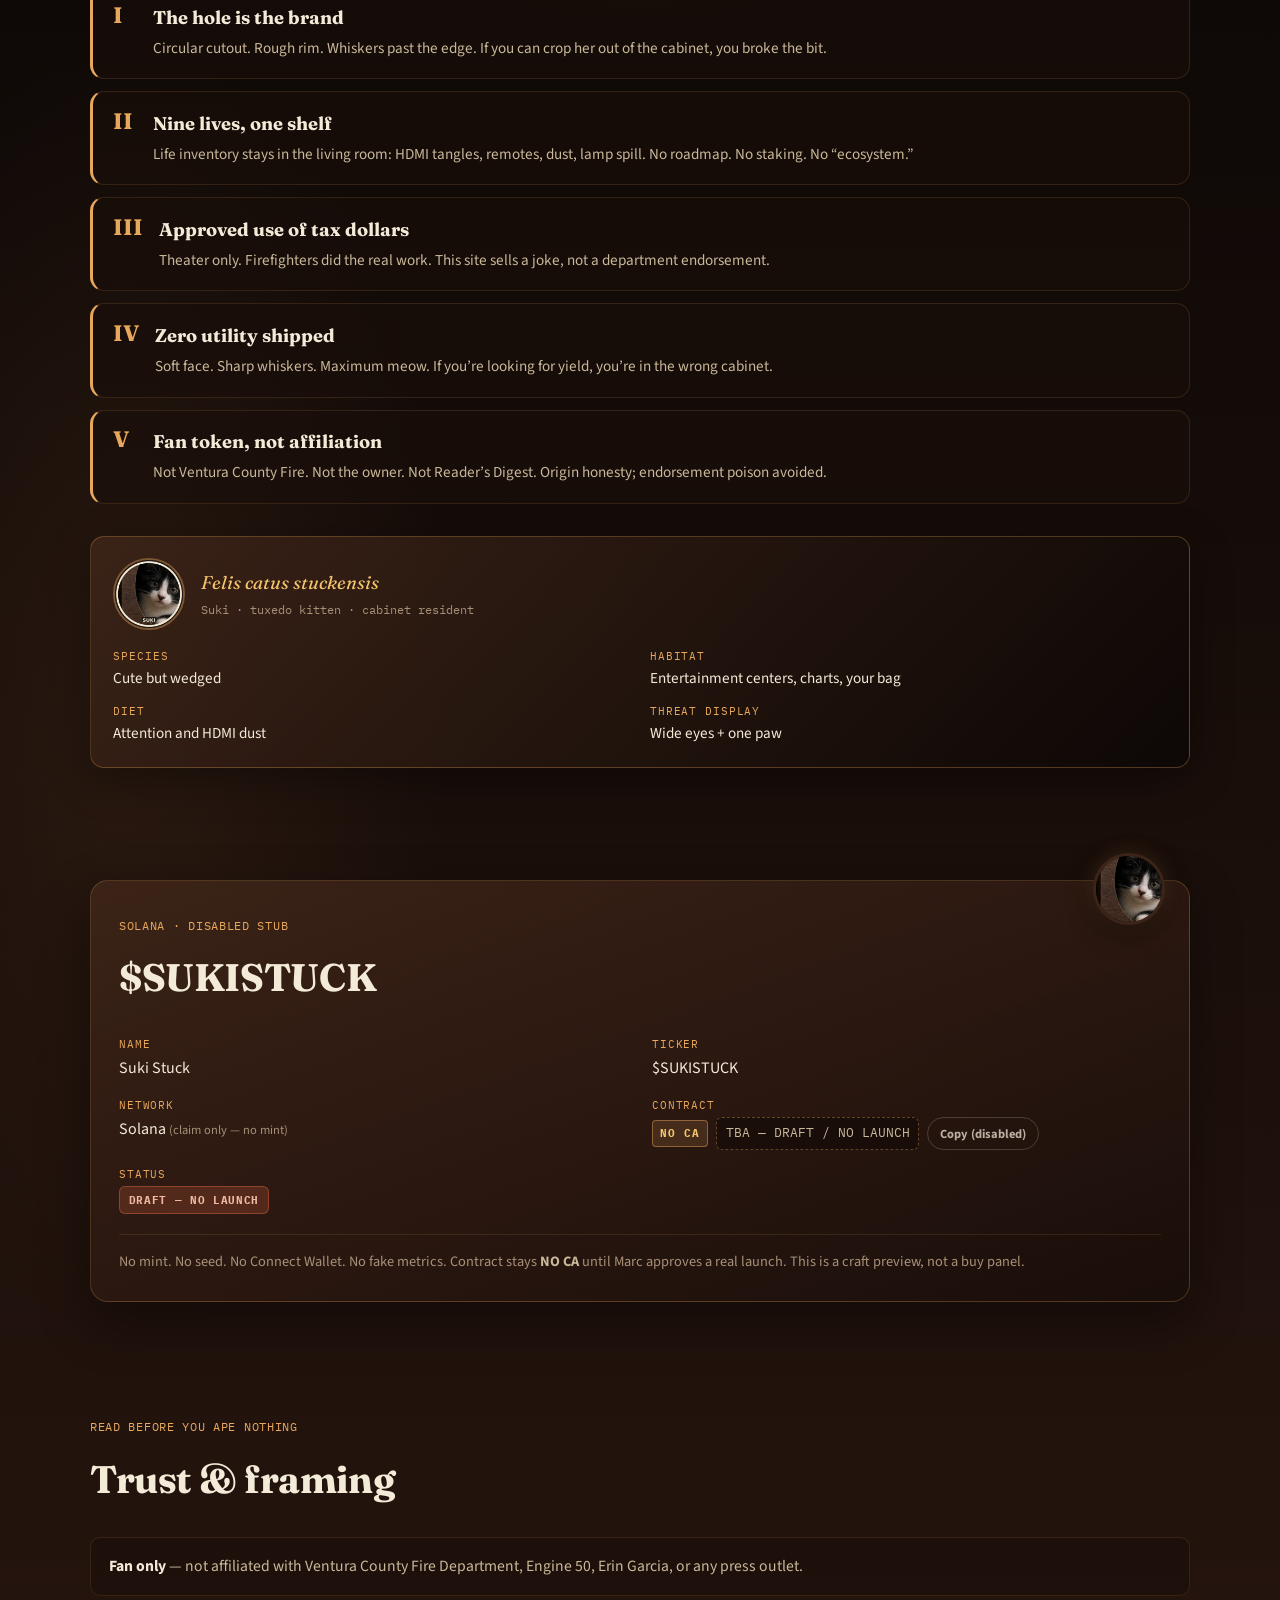
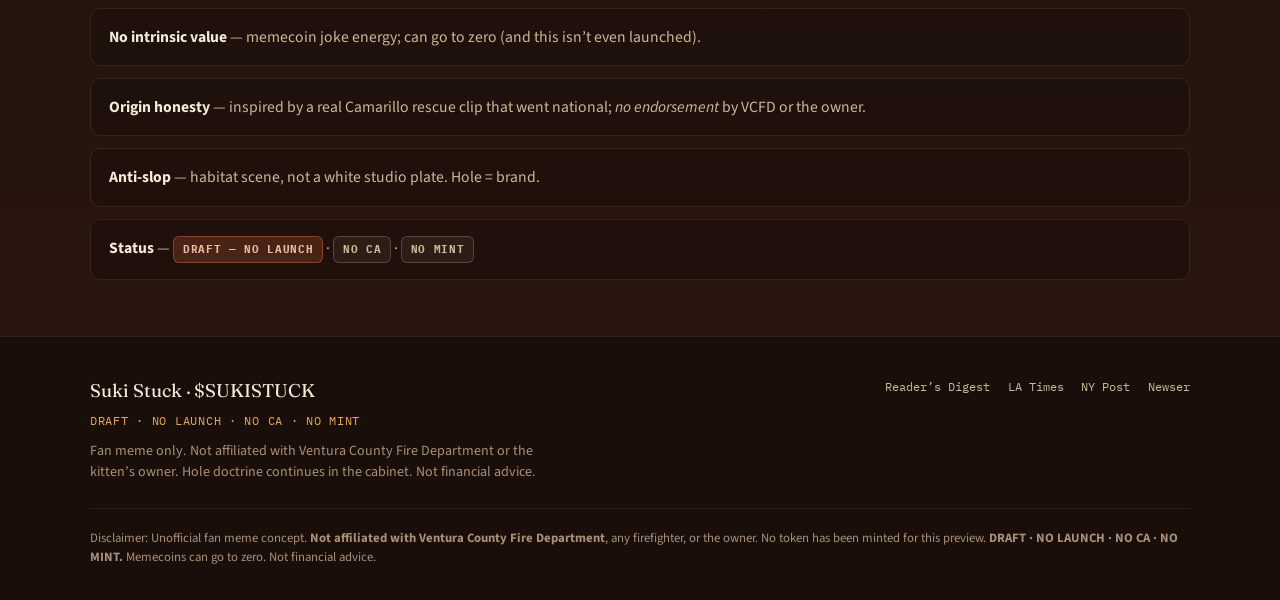
==== commit d0c51c75: "fix: recenter Suki icon/logo on face in hole" ====
--- a/index.html
+++ b/index.html
@@ -15,7 +15,7 @@
   <meta name="twitter:description" content="The cabinet hole is the brand. DRAFT · NO LAUNCH · NO CA · NO MINT." />
   <meta name="twitter:image" content="assets/suki-hero.png?v=3" />
   <link rel="icon" type="image/png" sizes="32x32" href="assets/favicon-32.png" />
-  <link rel="icon" type="image/png" href="assets/suki-icon.png?v=3" />
+  <link rel="icon" type="image/png" href="assets/suki-icon.png?v=4" />
   <link rel="apple-touch-icon" href="assets/favicon-180.png" />
   <link rel="preconnect" href="https://fonts.googleapis.com" />
   <link rel="preconnect" href="https://fonts.gstatic.com" crossorigin />
@@ -34,12 +34,12 @@
       <a class="logo" href="#top" aria-label="Suki Stuck home">
         <span class="logo__mark">
           <img
-            src="assets/suki-logo.png?v=3"
+            src="assets/suki-logo.png?v=4"
             alt=""
             width="44"
             height="44"
             class="logo__img"
-            onerror="this.onerror=null;this.src='assets/suki-icon.png?v=3';this.onerror=function(){this.src='assets/suki-master.png?v=3';};"
+            onerror="this.onerror=null;this.src='assets/suki-icon.png?v=4';this.onerror=function(){this.src='assets/suki-master.png?v=3';};"
           />
         </span>
         <span class="logo__text">
@@ -108,7 +108,7 @@
           </div>
           <div class="why__mascot" aria-hidden="true">
             <img
-              src="assets/suki-icon.png?v=3"
+              src="assets/suki-icon.png?v=4"
               alt=""
               width="120"
               height="120"
@@ -186,12 +186,12 @@
         <aside class="species-card" aria-label="Species card">
           <div class="species-card__head">
             <img
-              src="assets/suki-logo.png?v=3"
+              src="assets/suki-logo.png?v=4"
               alt=""
               width="72"
               height="72"
               loading="lazy"
-              onerror="this.onerror=null;this.src='assets/suki-icon.png?v=3';"
+              onerror="this.onerror=null;this.src='assets/suki-icon.png?v=4';"
             />
             <div>
               <p class="species-card__latin">Felis catus stuckensis</p>
@@ -212,7 +212,7 @@
       <div class="wrap token__panel">
         <div class="token__badge" aria-hidden="true">
           <img
-            src="assets/suki-icon.png?v=3"
+            src="assets/suki-icon.png?v=4"
             alt=""
             width="72"
             height="72"
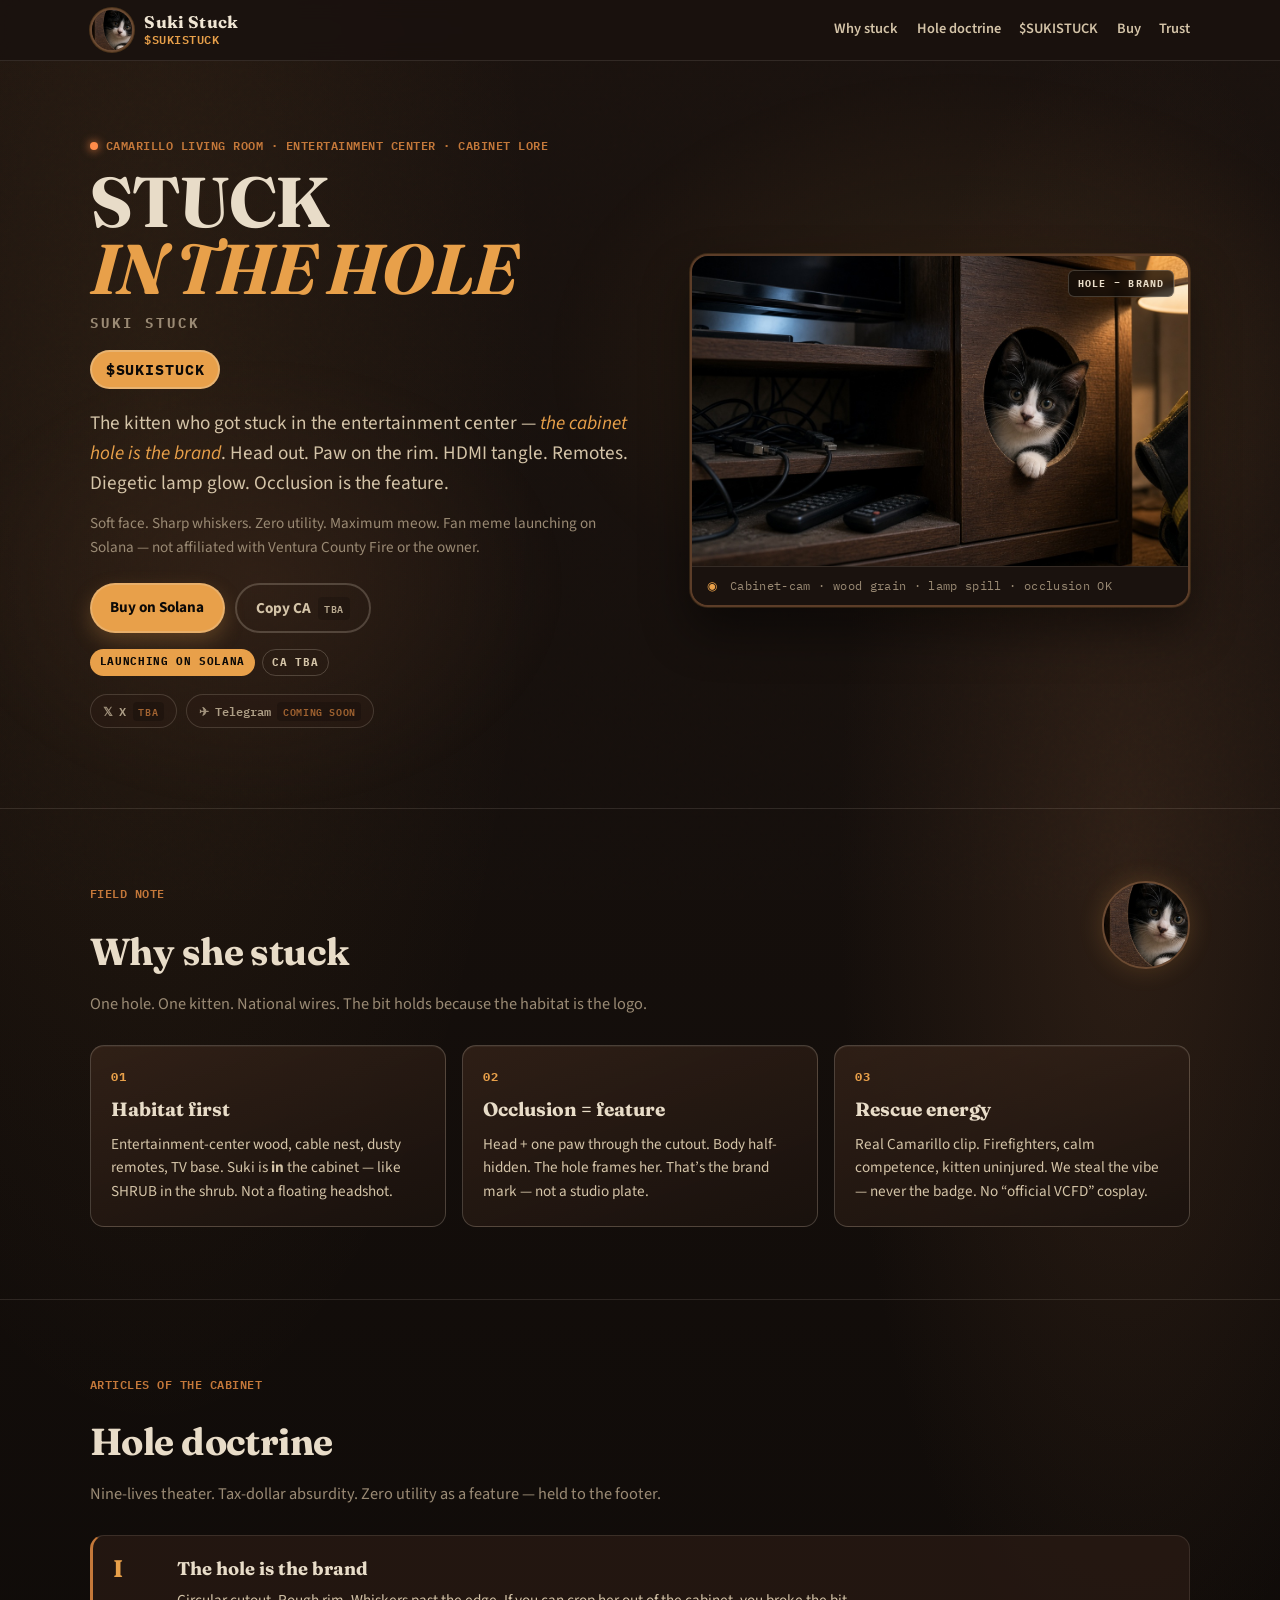
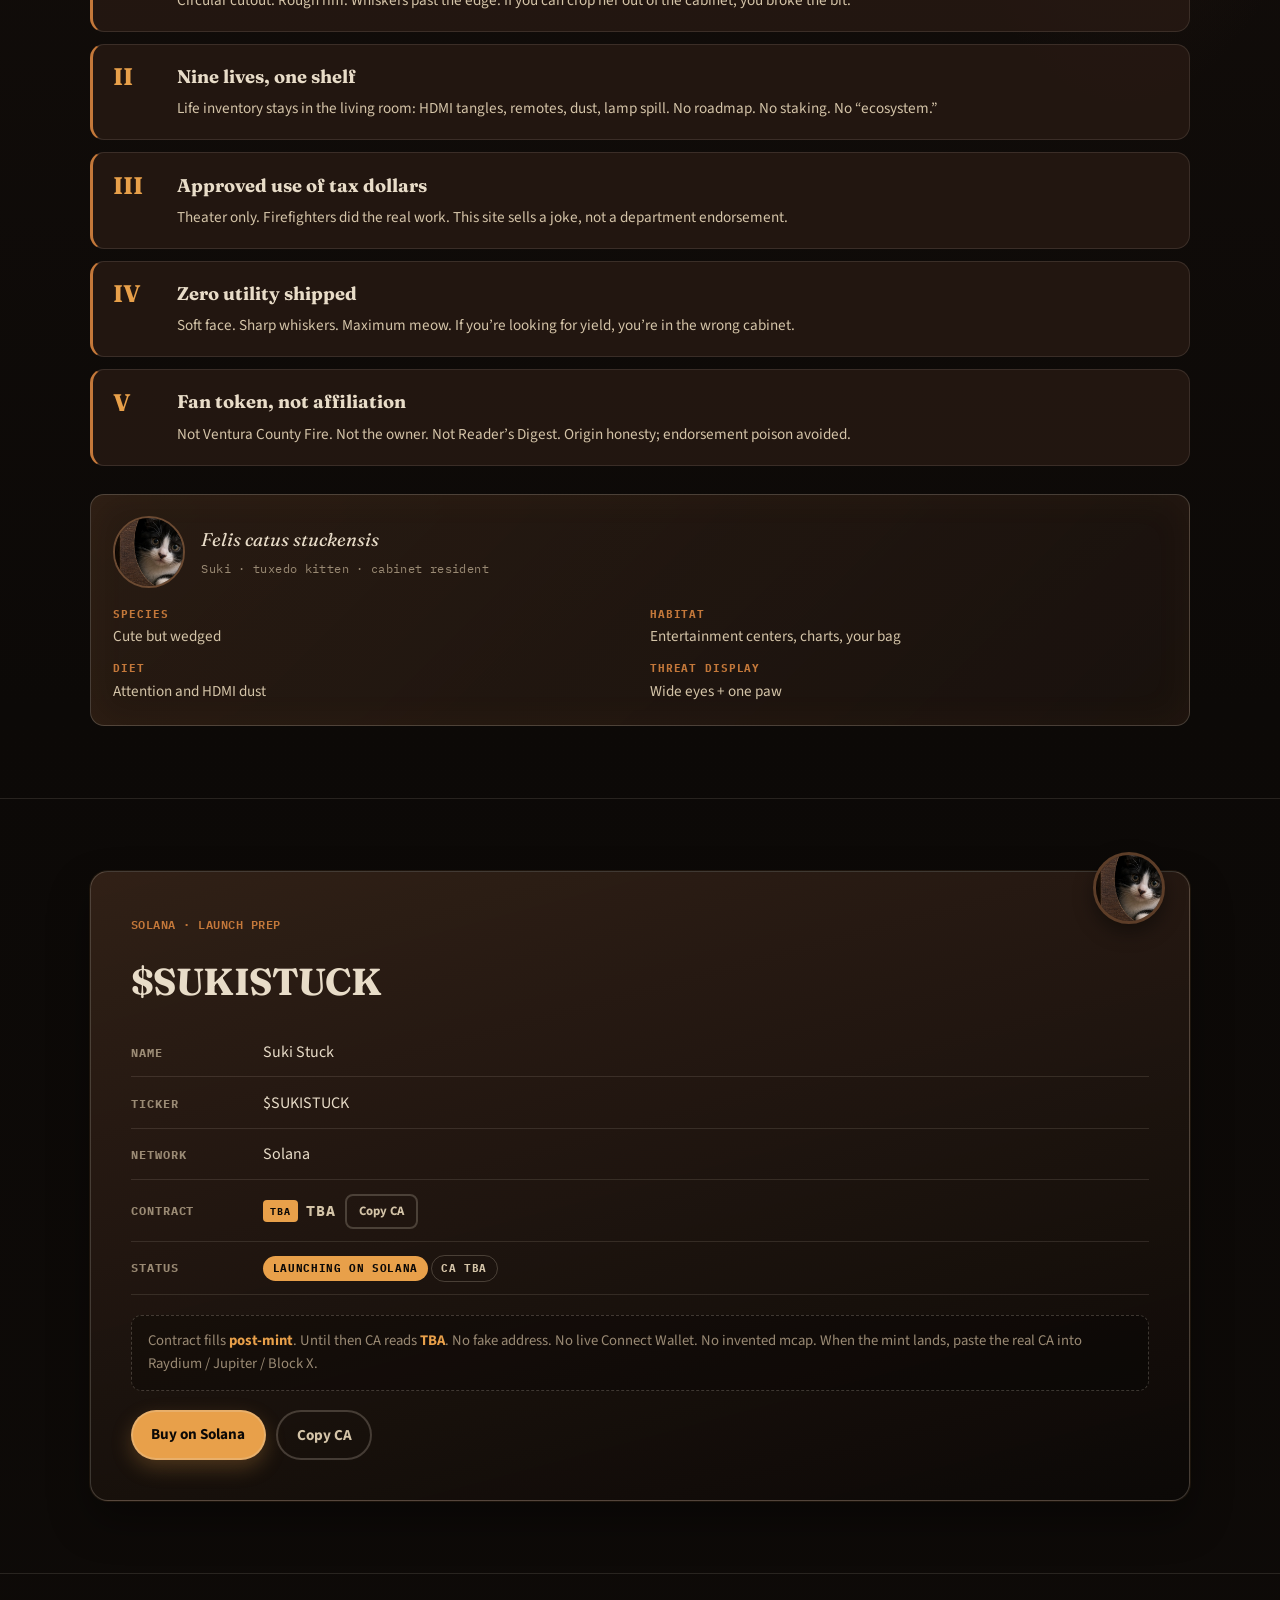
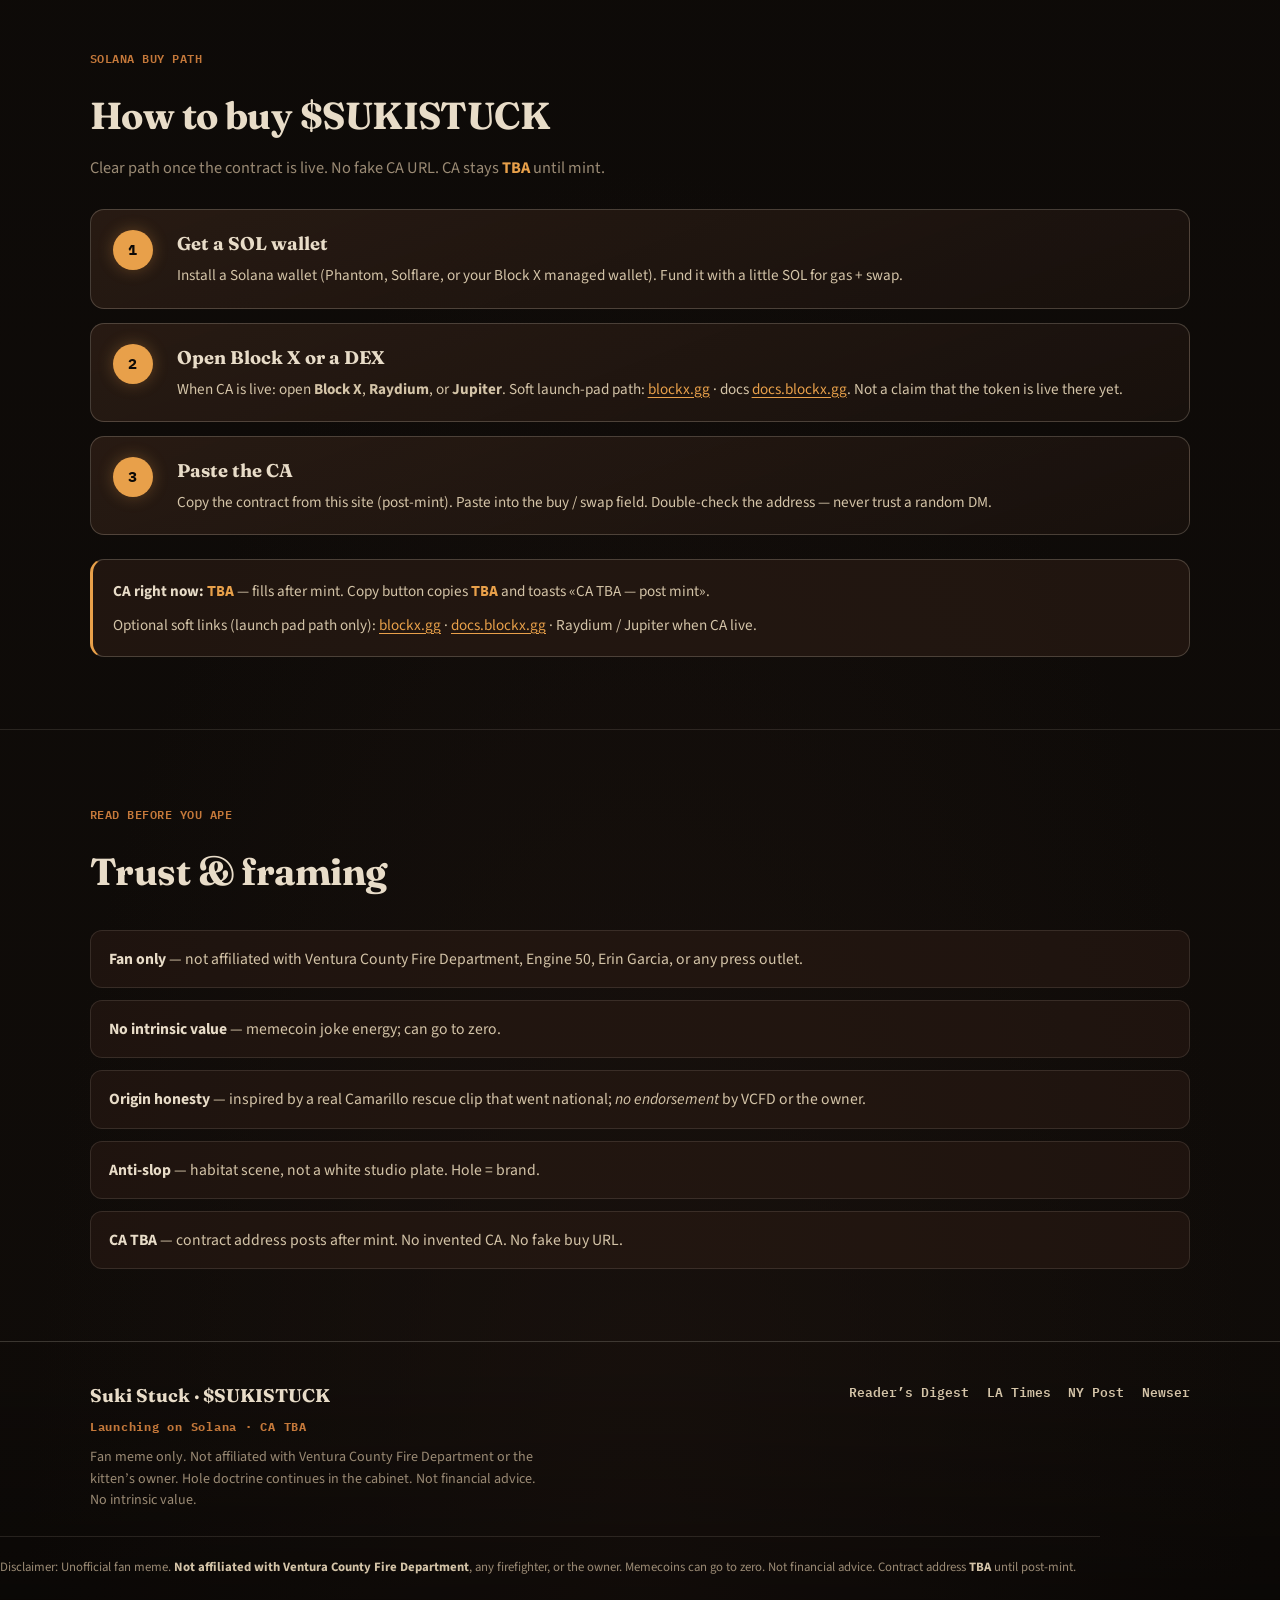
==== commit af247266: "launch-ready: SHELF craft — drop DRAFT banner, CA TBA, Solana buy path Remove sticky draft banner; t" ====
--- a/index.html
+++ b/index.html
@@ -4,42 +4,36 @@
   <meta charset="UTF-8" />
   <meta name="viewport" content="width=device-width, initial-scale=1" />
   <meta name="robots" content="noindex, nofollow" />
-  <title>Suki Stuck ($SUKISTUCK) — DRAFT / NO LAUNCH</title>
-  <meta name="description" content="The kitten who got stuck in the entertainment center — the cabinet hole is the brand. Fan meme only. DRAFT · NO LAUNCH · NO CA · NO MINT. Not affiliated with Ventura County Fire." />
+  <title>Suki Stuck ($SUKISTUCK) — Launching on Solana</title>
+  <meta name="description" content="The kitten who got stuck in the entertainment center — the cabinet hole is the brand. Fan meme on Solana. Not affiliated with Ventura County Fire or the owner. No intrinsic value." />
   <meta property="og:type" content="website" />
-  <meta property="og:title" content="Suki Stuck ($SUKISTUCK) — DRAFT / NO LAUNCH" />
-  <meta property="og:description" content="Head in the hole. Paw on the rim. Zero utility. Maximum meow. Fan meme · not VCFD · NO CA." />
-  <meta property="og:image" content="assets/suki-hero.png?v=3" />
+  <meta property="og:title" content="Suki Stuck ($SUKISTUCK) — Launching on Solana" />
+  <meta property="og:description" content="Head in the hole. Paw on the rim. Zero utility. Maximum meow. Fan meme · not VCFD · CA TBA." />
+  <meta property="og:image" content="assets/suki-hero.png?v=4" />
   <meta name="twitter:card" content="summary_large_image" />
-  <meta name="twitter:title" content="Suki Stuck ($SUKISTUCK) — DRAFT" />
-  <meta name="twitter:description" content="The cabinet hole is the brand. DRAFT · NO LAUNCH · NO CA · NO MINT." />
-  <meta name="twitter:image" content="assets/suki-hero.png?v=3" />
+  <meta name="twitter:title" content="Suki Stuck ($SUKISTUCK)" />
+  <meta name="twitter:description" content="The cabinet hole is the brand. Launching on Solana. Fan meme only." />
+  <meta name="twitter:image" content="assets/suki-hero.png?v=4" />
   <link rel="icon" type="image/png" sizes="32x32" href="assets/favicon-32.png" />
   <link rel="icon" type="image/png" href="assets/suki-icon.png?v=4" />
-  <link rel="apple-touch-icon" href="assets/favicon-180.png" />
+  <link rel="apple-touch-icon" sizes="180x180" href="assets/apple-touch.png" />
   <link rel="preconnect" href="https://fonts.googleapis.com" />
   <link rel="preconnect" href="https://fonts.gstatic.com" crossorigin />
   <link href="https://fonts.googleapis.com/css2?family=Fraunces:opsz,wght@9..144,500;9..144,700&family=IBM+Plex+Mono:wght@400;600;700&family=Source+Sans+3:wght@400;600;700&display=swap" rel="stylesheet" />
-  <link rel="stylesheet" href="styles.css" />
+  <link rel="stylesheet" href="styles.css?v=4" />
 </head>
 <body>
-  <aside class="draft-banner" role="status" aria-live="polite">
-    <strong>DRAFT — NO LAUNCH</strong>
-    <span class="draft-banner__sep" aria-hidden="true">·</span>
-    <span>Preview only — zero mint, zero seed, zero trade · NO CA</span>
-  </aside>
-
   <header class="site-header">
     <div class="wrap site-header__inner">
       <a class="logo" href="#top" aria-label="Suki Stuck home">
         <span class="logo__mark">
           <img
-            src="assets/suki-logo.png?v=4"
+            src="assets/suki-icon.png?v=4"
             alt=""
             width="44"
             height="44"
             class="logo__img"
-            onerror="this.onerror=null;this.src='assets/suki-icon.png?v=4';this.onerror=function(){this.src='assets/suki-master.png?v=3';};"
+            onerror="this.onerror=null;this.src='assets/suki-logo.png?v=4';this.onerror=function(){this.src='assets/suki-master.png?v=4';};"
           />
         </span>
         <span class="logo__text">
@@ -54,6 +48,7 @@
         <a href="#why">Why stuck</a>
         <a href="#doctrine">Hole doctrine</a>
         <a href="#token">$SUKISTUCK</a>
+        <a href="#buy">Buy</a>
         <a href="#trust">Trust</a>
       </nav>
     </div>
@@ -69,28 +64,32 @@
           <p class="display-sub">SUKI STUCK</p>
           <p class="ticker-chip" aria-label="Ticker">$SUKISTUCK</p>
           <p class="lede">The kitten who got stuck in the entertainment center — <em>the cabinet hole is the brand</em>. Head out. Paw on the rim. HDMI tangle. Remotes. Diegetic lamp glow. Occlusion is the feature.</p>
-          <p class="wink">Soft face. Sharp whiskers. Zero utility. Maximum meow. Fan meme only — not affiliated with Ventura County Fire or the owner.</p>
+          <p class="wink">Soft face. Sharp whiskers. Zero utility. Maximum meow. Fan meme launching on Solana — not affiliated with Ventura County Fire or the owner.</p>
           <div class="hero__cta">
-<button type="button" class="btn btn--ghost" id="copy-ca-hero" disabled aria-disabled="true" title="No contract — NO CA">Copy CA <span class="btn__tag">NO CA</span></button>
+            <a class="btn btn--primary" href="#buy">Buy on Solana</a>
+            <button type="button" class="btn btn--ghost" id="copy-ca-hero" data-copy-ca title="Copy contract (TBA until mint)">Copy CA <span class="btn__tag">TBA</span></button>
           </div>
           <p class="hero__status">
-            <span class="pill">DRAFT — NO LAUNCH</span>
-            <span class="pill pill--ghost">NO CA</span>
-            <span class="pill pill--ghost">NO MINT</span>
+            <span class="pill pill--soft">Launching on Solana</span>
+            <span class="pill pill--ghost">CA TBA</span>
           </p>
+          <div class="socials" aria-label="Social links">
+            <a class="socials__link socials__link--tba" href="#" aria-disabled="true" aria-label="X / Twitter — TBA, coming soon" title="X — TBA / coming soon"><span class="socials__icon" aria-hidden="true">𝕏</span> X <span class="socials__tba">TBA</span></a>
+            <a class="socials__link socials__link--tba" href="#" aria-disabled="true" aria-label="Telegram — TBA, coming soon" title="Telegram — TBA / coming soon"><span class="socials__icon" aria-hidden="true">✈</span> Telegram <span class="socials__tba">coming soon</span></a>
+          </div>
         </div>
         <div class="hero__art">
           <figure class="hero__frame">
             <div class="hero__stamp" aria-hidden="true">HOLE = BRAND</div>
             <img
               class="hero__img"
-              src="assets/suki-hero.png?v=3"
+              src="assets/suki-hero.png?v=4"
               alt="Suki the tuxedo kitten stuck in a circular cutout of a dark wood entertainment center — head and one paw poking through"
               width="1280"
               height="720"
               decoding="async"
               fetchpriority="high"
-              onerror="this.onerror=null;this.src='assets/suki-master.png?v=3';"
+              onerror="this.onerror=null;this.src='assets/suki-master.png?v=4';"
             />
             <figcaption class="hero__caption"><span class="hero__caption-mark" aria-hidden="true">◉</span> Cabinet-cam · wood grain · lamp spill · occlusion OK</figcaption>
           </figure>
@@ -114,7 +113,7 @@
               height="120"
               class="why__mascot-img"
               loading="lazy"
-              onerror="this.onerror=null;this.src='assets/suki-master.png?v=3';"
+              onerror="this.onerror=null;this.src='assets/suki-master.png?v=4';"
             />
           </div>
         </header>
@@ -186,12 +185,12 @@
         <aside class="species-card" aria-label="Species card">
           <div class="species-card__head">
             <img
-              src="assets/suki-logo.png?v=4"
+              src="assets/suki-icon.png?v=4"
               alt=""
               width="72"
               height="72"
               loading="lazy"
-              onerror="this.onerror=null;this.src='assets/suki-icon.png?v=4';"
+              onerror="this.onerror=null;this.src='assets/suki-logo.png?v=4';"
             />
             <div>
               <p class="species-card__latin">Felis catus stuckensis</p>
@@ -217,43 +216,84 @@
             width="72"
             height="72"
             class="token__badge-img"
-            onerror="this.onerror=null;this.src='assets/suki-master.png?v=3';"
+            onerror="this.onerror=null;this.src='assets/suki-master.png?v=4';"
           />
         </div>
         <header class="section__head">
-          <p class="eyebrow">Solana · disabled stub</p>
+          <p class="eyebrow">Solana · launch prep</p>
           <h2 id="token-title">$SUKISTUCK</h2>
         </header>
         <dl class="meta">
           <div><dt>Name</dt><dd>Suki Stuck</dd></div>
           <div><dt>Ticker</dt><dd>$SUKISTUCK</dd></div>
-          <div><dt>Network</dt><dd>Solana <span class="meta__hint">(claim only — no mint)</span></dd></div>
+          <div><dt>Network</dt><dd>Solana</dd></div>
           <div>
             <dt>Contract</dt>
             <dd class="ca-row">
-              <span class="tba-badge" title="No contract — NO CA">NO CA</span>
-              <code id="ca-value" class="ca" aria-label="Contract address unavailable">NO CA — DRAFT / NO LAUNCH / NO MINT</code>
-              <button type="button" class="btn btn--ghost btn--sm" id="copy-ca" disabled title="No contract — NO CA" aria-disabled="true">Copy (disabled)</button>
+              <span class="tba-badge" title="Contract address after mint">TBA</span>
+              <code id="ca-value" class="ca" aria-label="Contract address">TBA</code>
+              <button type="button" class="btn btn--ghost btn--sm btn--live" id="copy-ca" data-copy-ca title="Copy CA (TBA until mint)">Copy CA</button>
             </dd>
           </div>
-          <div><dt>Status</dt><dd><span class="pill">DRAFT — NO LAUNCH</span></dd></div>
+          <div><dt>Status</dt><dd><span class="pill pill--soft">Launching on Solana</span> <span class="pill pill--ghost">CA TBA</span></dd></div>
         </dl>
-        <p class="note">No mint. No seed. No Connect Wallet. No fake metrics. Contract stays <strong>NO CA</strong> until Marc approves a real launch. This is a craft preview, not a buy panel.</p>
+        <p class="note">Contract fills <strong>post-mint</strong>. Until then CA reads <strong>TBA</strong>. No fake address. No live Connect Wallet. No invented mcap. When the mint lands, paste the real CA into Raydium / Jupiter / Block X.</p>
+        <div class="token__actions">
+          <a class="btn btn--primary" href="#buy">Buy on Solana</a>
+          <button type="button" class="btn btn--ghost btn--live" data-copy-ca>Copy CA</button>
+        </div>
+      </div>
+    </section>
+
+    <section id="buy" class="section buy" aria-labelledby="buy-title">
+      <div class="wrap">
+        <header class="section__head">
+          <p class="eyebrow">Solana buy path</p>
+          <h2 id="buy-title">How to buy $SUKISTUCK</h2>
+          <p class="section__sub">Clear path once the contract is live. No fake CA URL. CA stays <strong>TBA</strong> until mint.</p>
+        </header>
+        <ol class="buy-steps">
+          <li class="buy-step">
+            <span class="buy-step__num" aria-hidden="true">1</span>
+            <div>
+              <h3>Get a SOL wallet</h3>
+              <p>Install a Solana wallet (Phantom, Solflare, or your Block X managed wallet). Fund it with a little SOL for gas + swap.</p>
+            </div>
+          </li>
+          <li class="buy-step">
+            <span class="buy-step__num" aria-hidden="true">2</span>
+            <div>
+              <h3>Open Block X or a DEX</h3>
+              <p>When CA is live: open <strong>Block X</strong>, <strong>Raydium</strong>, or <strong>Jupiter</strong>. Soft launch-pad path: <a href="https://blockx.gg/" rel="noopener noreferrer" target="_blank">blockx.gg</a> · docs <a href="https://docs.blockx.gg/" rel="noopener noreferrer" target="_blank">docs.blockx.gg</a>. Not a claim that the token is live there yet.</p>
+            </div>
+          </li>
+          <li class="buy-step">
+            <span class="buy-step__num" aria-hidden="true">3</span>
+            <div>
+              <h3>Paste the CA</h3>
+              <p>Copy the contract from this site (post-mint). Paste into the buy / swap field. Double-check the address — never trust a random DM.</p>
+            </div>
+          </li>
+        </ol>
+        <aside class="buy-callout" role="note">
+          <p><strong>CA right now:</strong> <code>TBA</code> — fills after mint. Copy button copies <code>TBA</code> and toasts «CA TBA — post mint».</p>
+          <p class="buy-callout__soft">Optional soft links (launch pad path only): <a href="https://blockx.gg/" rel="noopener noreferrer" target="_blank">blockx.gg</a> · <a href="https://docs.blockx.gg/" rel="noopener noreferrer" target="_blank">docs.blockx.gg</a> · Raydium / Jupiter when CA live.</p>
+        </aside>
       </div>
     </section>
 
     <section id="trust" class="section trust" aria-labelledby="trust-title">
       <div class="wrap">
         <header class="section__head">
-          <p class="eyebrow">Read before you ape nothing</p>
+          <p class="eyebrow">Read before you ape</p>
           <h2 id="trust-title">Trust &amp; framing</h2>
         </header>
         <ul class="trust-list">
           <li><strong>Fan only</strong> — not affiliated with Ventura County Fire Department, Engine 50, Erin Garcia, or any press outlet.</li>
-          <li><strong>No intrinsic value</strong> — memecoin joke energy; can go to zero (and this isn’t even launched).</li>
+          <li><strong>No intrinsic value</strong> — memecoin joke energy; can go to zero.</li>
           <li><strong>Origin honesty</strong> — inspired by a real Camarillo rescue clip that went national; <em>no endorsement</em> by VCFD or the owner.</li>
           <li><strong>Anti-slop</strong> — habitat scene, not a white studio plate. Hole = brand.</li>
-          <li><strong>Status</strong> — <span class="pill">DRAFT — NO LAUNCH</span> · <span class="pill pill--ghost">NO CA</span> · <span class="pill pill--ghost">NO MINT</span></li>
+          <li><strong>CA TBA</strong> — contract address posts after mint. No invented CA. No fake buy URL.</li>
         </ul>
       </div>
     </section>
@@ -263,8 +303,8 @@
     <div class="wrap footer__grid">
       <div>
         <p class="footer__brand">Suki Stuck · $SUKISTUCK</p>
-        <p class="footer__status">DRAFT · NO LAUNCH · NO CA · NO MINT</p>
-        <p class="footer__fine">Fan meme only. Not affiliated with Ventura County Fire Department or the kitten’s owner. Hole doctrine continues in the cabinet. Not financial advice.</p>
+        <p class="footer__status">Launching on Solana · CA TBA</p>
+        <p class="footer__fine">Fan meme only. Not affiliated with Ventura County Fire Department or the kitten’s owner. Hole doctrine continues in the cabinet. Not financial advice. No intrinsic value.</p>
       </div>
       <nav class="footer__links" aria-label="Press &amp; origin">
         <a href="https://www.rd.com/article/firefighters-rescue-kitten-entertainment-center/" rel="noopener noreferrer" target="_blank">Reader’s Digest</a>
@@ -274,10 +314,12 @@
       </nav>
     </div>
     <p class="footer__disclaimer wrap">
-      Disclaimer: Unofficial fan meme concept. <strong>Not affiliated with Ventura County Fire Department</strong>, any firefighter, or the owner.
-      No token has been minted for this preview. <strong>DRAFT · NO LAUNCH · NO CA · NO MINT.</strong> Memecoins can go to zero. Not financial advice.
+      Disclaimer: Unofficial fan meme. <strong>Not affiliated with Ventura County Fire Department</strong>, any firefighter, or the owner.
+      Memecoins can go to zero. Not financial advice. Contract address <strong>TBA</strong> until post-mint.
     </p>
   </footer>
-  <script src="main.js" defer></script>
+
+  <div id="toast" class="toast" role="status" aria-live="polite" hidden></div>
+  <script src="main.js?v=4" defer></script>
 </body>
 </html>
--- a/styles.css
+++ b/styles.css
@@ -1,37 +1,35 @@
-/* Suki Stuck ($SUKISTUCK) — DRAFT / NO LAUNCH
-   Dark wood living-room · cabinet hole = brand · anti white-plate
-   Emulate SHRUB habitat voice · CHUMP doctrine hold */
+/* Suki Stuck ($SUKISTUCK) — launch-ready
+   Wood-night habitat · grain · lamp spill · anti white-plate
+   Assets: suki-hero · suki-icon · suki-logo · suki-master (?v=4) */
 
 :root {
-  --wood-deep: #1A0E0A;
-  --wood: #2C1810;
-  --wood-mid: #3D2418;
-  --wood-grain: #4A2C1A;
-  --wood-edge: #5C3A24;
-  --lamp: #E8A85C;
-  --lamp-hot: #F5C56B;
-  --lamp-glow: rgba(232, 168, 92, 0.18);
-  --cream: #F3EAD8;
-  --cream-dim: #C9B89A;
-  --ink: #F3EAD8;
-  --muted: #A89078;
-  --night: #0D0806;
-  --hole: #0A0604;
-  --whisker: #F8F4EC;
-  --danger: #C45C3A;
-  --banner-h: 2.75rem;
+  --wood-deep: #1a120e;
+  --wood-mid: #2c1c14;
+  --wood-face: #3d281c;
+  --wood-edge: #5c3d28;
+  --wood-grain: #6b4a32;
+  --lamp: #e8a04a;
+  --lamp-soft: #c4783a;
+  --ember: #ff8c4a;
+  --cream: #e8dcc8;
+  --parchment: #d4c4a8;
+  --muted: #9a8a74;
+  --ink: #f0e6d4;
+  --night: #0c0907;
+  --line: rgba(232, 220, 200, 0.12);
+  --line-strong: rgba(232, 220, 200, 0.22);
   --header-h: 3.75rem;
   --radius: 14px;
-  --font-display: "Fraunces", "Georgia", "Times New Roman", serif;
-  --font-body: "Source Sans 3", "Segoe UI", system-ui, sans-serif;
-  --font-mono: "IBM Plex Mono", "SF Mono", ui-monospace, monospace;
+  --font-display: "Fraunces", Georgia, "Times New Roman", serif;
+  --font-body: "Source Sans 3", "Segoe UI", system-ui, -apple-system, sans-serif;
+  --font-mono: "IBM Plex Mono", "SF Mono", Consolas, ui-monospace, monospace;
 }
 
 *, *::before, *::after { box-sizing: border-box; }
 
 html {
   scroll-behavior: smooth;
-  scroll-padding-top: calc(var(--banner-h) + var(--header-h) + 0.5rem);
+  scroll-padding-top: calc(var(--header-h) + 0.5rem);
 }
 
 body {
@@ -39,23 +37,30 @@
   font-family: var(--font-body);
   color: var(--ink);
   background:
-    radial-gradient(ellipse 60% 40% at 85% 8%, var(--lamp-glow), transparent 55%),
-    radial-gradient(ellipse 50% 35% at 10% 60%, rgba(92, 58, 36, 0.25), transparent 50%),
-    linear-gradient(180deg, var(--wood-deep) 0%, var(--night) 40%, var(--wood) 100%);
-  background-color: var(--night);
+    radial-gradient(ellipse 55% 40% at 12% 8%, rgba(232, 160, 74, 0.08), transparent 55%),
+    radial-gradient(ellipse 45% 35% at 88% 18%, rgba(92, 61, 40, 0.35), transparent 50%),
+    radial-gradient(ellipse 80% 50% at 50% 100%, rgba(26, 18, 14, 0.9), transparent 60%),
+    linear-gradient(180deg, var(--wood-deep) 0%, var(--night) 48%, #100c09 100%);
   line-height: 1.55;
   min-height: 100vh;
 }
 
-/* Film grain overlay */
 body::before {
   content: "";
   pointer-events: none;
   position: fixed;
   inset: 0;
-  z-index: 9000;
-  opacity: 0.07;
-  background-image: url("data:image/svg+xml,%3Csvg viewBox='0 0 200 200' xmlns='http://www.w3.org/2000/svg'%3E%3Cfilter id='n'%3E%3CfeTurbulence type='fractalNoise' baseFrequency='0.9' numOctaves='3' stitchTiles='stitch'/%3E%3C/filter%3E%3Crect width='100%25' height='100%25' filter='url(%23n)' opacity='0.55'/%3E%3C/svg%3E");
+  z-index: 0;
+  opacity: 0.22;
+  background-image:
+    url("data:image/svg+xml,%3Csvg viewBox='0 0 256 256' xmlns='http://www.w3.org/2000/svg'%3E%3Cfilter id='n'%3E%3CfeTurbulence type='fractalNoise' baseFrequency='0.75' numOctaves='4' stitchTiles='stitch'/%3E%3C/filter%3E%3Crect width='100%25' height='100%25' filter='url(%23n)' opacity='0.55'/%3E%3C/svg%3E"),
+    repeating-linear-gradient(
+      92deg,
+      transparent 0,
+      transparent 3px,
+      rgba(92, 61, 40, 0.07) 3px,
+      rgba(92, 61, 40, 0.07) 4px
+    );
   mix-blend-mode: overlay;
 }
 
@@ -66,360 +71,484 @@
   z-index: 1;
 }
 
-a { color: var(--lamp); text-underline-offset: 0.15em; }
-a:hover { color: var(--lamp-hot); }
-
-/* ——— Sticky DRAFT banner ——— */
-.draft-banner {
-  position: sticky;
-  top: 0;
-  z-index: 100;
-  display: flex;
-  flex-wrap: wrap;
-  align-items: center;
-  justify-content: center;
-  gap: 0.35rem 0.65rem;
-  min-height: var(--banner-h);
-  padding: 0.45rem 1rem;
-  background: linear-gradient(90deg, #8B3A22, var(--danger) 40%, #A04828);
-  color: var(--whisker);
-  font-family: var(--font-mono);
-  font-size: 0.78rem;
-  font-weight: 600;
-  letter-spacing: 0.04em;
-  text-align: center;
-  box-shadow: 0 2px 12px rgba(0,0,0,0.45);
-}
-.draft-banner__sep { opacity: 0.55; }
+a { color: var(--lamp); text-underline-offset: 0.18em; }
+a:hover { color: var(--ember); }
 
 /* ——— Header ——— */
 .site-header {
   position: sticky;
-  top: var(--banner-h);
+  top: 0;
   z-index: 90;
-  background: rgba(26, 14, 10, 0.88);
+  background: color-mix(in srgb, var(--wood-deep) 88%, transparent);
   backdrop-filter: blur(10px);
-  border-bottom: 1px solid rgba(232, 168, 92, 0.12);
-}
+  border-bottom: 1px solid var(--line);
+}
+
 .site-header__inner {
   display: flex;
   align-items: center;
   justify-content: space-between;
+  gap: 1rem;
   min-height: var(--header-h);
-  gap: 1rem;
-}
+}
+
 .logo {
-  display: flex;
+  display: inline-flex;
   align-items: center;
-  gap: 0.7rem;
+  gap: 0.65rem;
   text-decoration: none;
-  color: inherit;
-}
+  color: var(--ink);
+}
+
 .logo__mark {
-  width: 44px;
-  height: 44px;
+  display: grid;
+  place-items: center;
+  width: 2.75rem;
+  height: 2.75rem;
   border-radius: 50%;
   overflow: hidden;
-  border: 2px solid rgba(232, 168, 92, 0.45);
-  box-shadow: 0 0 0 3px rgba(26, 14, 10, 0.6), 0 0 18px var(--lamp-glow);
+  background: var(--wood-face);
+  border: 2px solid var(--wood-grain);
+  box-shadow: 0 0 0 1px rgba(232, 160, 74, 0.25);
   flex-shrink: 0;
 }
-.logo__img { width: 100%; height: 100%; object-fit: cover; display: block; }
-.logo__text { display: flex; flex-direction: column; line-height: 1.15; }
-.logo__name { font-family: var(--font-display); font-weight: 700; font-size: 1.05rem; letter-spacing: 0.02em; }
-.logo__tick { font-family: var(--font-mono); font-size: 0.72rem; color: var(--lamp); font-weight: 600; }
-
-.nav { display: flex; gap: 1.25rem; align-items: center; }
-.nav a {
-  color: var(--cream-dim);
-  text-decoration: none;
+
+.logo__img {
+  width: 100%;
+  height: 100%;
+  object-fit: cover;
+  object-position: center;
+  display: block;
+}
+
+.logo__text {
+  display: flex;
+  flex-direction: column;
+  gap: 0.05rem;
+  line-height: 1.15;
+}
+
+.logo__name {
+  font-family: var(--font-display);
+  font-weight: 700;
+  font-size: 1.05rem;
+  letter-spacing: 0.01em;
+}
+
+.logo__tick {
+  font-family: var(--font-mono);
+  font-size: 0.72rem;
+  font-weight: 600;
+  color: var(--lamp);
+  letter-spacing: 0.04em;
+}
+
+.nav {
+  display: flex;
+  flex-wrap: wrap;
+  gap: 0.35rem 1.15rem;
   font-size: 0.9rem;
   font-weight: 600;
-  letter-spacing: 0.02em;
-}
-.nav a:hover { color: var(--lamp-hot); }
+}
+
+.nav a {
+  color: var(--parchment);
+  text-decoration: none;
+  padding: 0.25rem 0;
+  border-bottom: 2px solid transparent;
+  transition: color 0.15s, border-color 0.15s;
+}
+
+.nav a:hover {
+  color: var(--lamp);
+  border-bottom-color: color-mix(in srgb, var(--lamp) 55%, transparent);
+}
 
 .nav-toggle {
   display: none;
   flex-direction: column;
   justify-content: center;
-  gap: 5px;
-  width: 40px;
-  height: 40px;
+  gap: 6px;
+  width: 2.5rem;
+  height: 2.5rem;
   padding: 0;
-  border: 1px solid rgba(232, 168, 92, 0.3);
+  border: 1px solid var(--line-strong);
   border-radius: 8px;
-  background: transparent;
+  background: var(--wood-mid);
   cursor: pointer;
 }
+
 .nav-toggle span {
   display: block;
+  width: 1.1rem;
   height: 2px;
-  width: 18px;
   margin-inline: auto;
   background: var(--cream);
-  transition: transform 0.2s ease;
+  transition: transform 0.2s, opacity 0.2s;
+}
+
+.nav-toggle[aria-expanded="true"] span:first-child {
+  transform: translateY(4px) rotate(45deg);
+}
+
+.nav-toggle[aria-expanded="true"] span:last-child {
+  transform: translateY(-4px) rotate(-45deg);
 }
 
 /* ——— Hero ——— */
 .hero {
   position: relative;
-  padding: 2.5rem 0 3.5rem;
+  padding: clamp(2.5rem, 6vw, 4.5rem) 0 clamp(3rem, 7vw, 5rem);
   overflow: hidden;
-  min-height: min(92vh, 820px);
-  display: flex;
-  align-items: center;
-}
-.hero__bleed {
+}
+
+.hero__atmosphere {
   position: absolute;
   inset: 0;
+  pointer-events: none;
+  background:
+    radial-gradient(ellipse 50% 60% at 75% 40%, rgba(232, 160, 74, 0.1), transparent 65%),
+    radial-gradient(ellipse 40% 50% at 20% 70%, rgba(61, 40, 28, 0.5), transparent 60%);
   z-index: 0;
 }
-.hero__bg {
-  width: 100%;
-  height: 100%;
-  object-fit: cover;
-  object-position: 70% center;
-  display: block;
-  filter: brightness(0.42) saturate(1.05) contrast(1.05);
-}
-.hero__vignette {
-  position: absolute;
-  inset: 0;
-  background:
-    linear-gradient(90deg, rgba(13, 8, 6, 0.92) 0%, rgba(13, 8, 6, 0.72) 38%, rgba(13, 8, 6, 0.35) 62%, rgba(13, 8, 6, 0.55) 100%),
-    linear-gradient(180deg, rgba(13, 8, 6, 0.45) 0%, transparent 30%, rgba(13, 8, 6, 0.75) 100%);
-}
-.hero__grain {
-  position: absolute;
-  inset: 0;
-  opacity: 0.15;
-  background-image: url("data:image/svg+xml,%3Csvg viewBox='0 0 200 200' xmlns='http://www.w3.org/2000/svg'%3E%3Cfilter id='n'%3E%3CfeTurbulence type='fractalNoise' baseFrequency='0.85' numOctaves='2' stitchTiles='stitch'/%3E%3C/filter%3E%3Crect width='100%25' height='100%25' filter='url(%23n)'/%3E%3C/svg%3E");
-  mix-blend-mode: soft-light;
-}
+
 .hero__grid {
   display: grid;
   grid-template-columns: 1.05fr 0.95fr;
-  gap: 2rem;
+  gap: clamp(1.5rem, 4vw, 3rem);
   align-items: center;
   position: relative;
-  z-index: 2;
-}
+  z-index: 1;
+}
+
 .eyebrow {
   display: inline-flex;
   align-items: center;
   gap: 0.5rem;
-  font-family: var(--font-mono);
-  font-size: 0.72rem;
+  margin: 0 0 0.85rem;
+  font-family: var(--font-mono);
+  font-size: 0.78rem;
+  font-weight: 600;
+  letter-spacing: 0.04em;
+  text-transform: uppercase;
+  color: var(--lamp-soft);
+}
+
+.eyebrow__dot {
+  width: 0.5rem;
+  height: 0.5rem;
+  border-radius: 50%;
+  background: var(--ember);
+  box-shadow: 0 0 10px var(--ember);
+  flex-shrink: 0;
+}
+
+.display {
+  margin: 0;
+  font-family: var(--font-display);
+  font-weight: 700;
+  font-size: clamp(2.6rem, 7vw, 4.4rem);
+  line-height: 0.95;
+  letter-spacing: -0.02em;
+  color: var(--cream);
+  text-wrap: balance;
+}
+
+.display__accent {
+  color: var(--lamp);
+  font-style: italic;
+}
+
+.display-sub {
+  margin: 0.65rem 0 0;
+  font-family: var(--font-mono);
+  font-size: 0.85rem;
+  font-weight: 700;
+  letter-spacing: 0.22em;
+  text-transform: uppercase;
+  color: var(--muted);
+}
+
+.ticker-chip {
+  display: inline-block;
+  margin: 1rem 0 0;
+  padding: 0.35rem 0.85rem;
+  font-family: var(--font-mono);
+  font-size: 0.95rem;
+  font-weight: 700;
+  letter-spacing: 0.06em;
+  color: var(--night);
+  background: var(--lamp);
+  border-radius: 999px;
+  border: 2px solid color-mix(in srgb, var(--cream) 30%, transparent);
+}
+
+.lede {
+  margin: 1.25rem 0 0;
+  font-size: clamp(1.05rem, 2.2vw, 1.2rem);
+  color: var(--parchment);
+  max-width: 36rem;
+}
+
+.lede em { color: var(--lamp); font-style: italic; }
+
+.wink {
+  margin: 0.85rem 0 0;
+  font-size: 0.95rem;
+  color: var(--muted);
+  max-width: 34rem;
+}
+
+.hero__cta {
+  display: flex;
+  flex-wrap: wrap;
+  gap: 0.65rem;
+  margin-top: 1.5rem;
+}
+
+.hero__status {
+  display: flex;
+  flex-wrap: wrap;
+  gap: 0.45rem;
+  margin: 1rem 0 0;
+}
+
+.socials {
+  display: flex;
+  flex-wrap: wrap;
+  gap: 0.55rem;
+  margin-top: 1.15rem;
+}
+
+.socials__link {
+  display: inline-flex;
+  align-items: center;
+  gap: 0.4rem;
+  padding: 0.4rem 0.75rem;
+  font-family: var(--font-mono);
+  font-size: 0.78rem;
+  font-weight: 600;
+  text-decoration: none;
+  color: var(--parchment);
+  background: color-mix(in srgb, var(--wood-mid) 70%, transparent);
+  border: 1px solid var(--line-strong);
+  border-radius: 999px;
+  transition: border-color 0.15s, color 0.15s;
+}
+
+.socials__link:hover { color: var(--lamp); border-color: var(--lamp-soft); }
+
+.socials__link--tba {
+  opacity: 0.78;
+  cursor: default;
+}
+
+.socials__link--tba:hover { color: var(--parchment); border-color: var(--line-strong); }
+
+.socials__tba {
+  font-size: 0.65rem;
   letter-spacing: 0.06em;
   text-transform: uppercase;
-  color: var(--lamp);
-  margin: 0 0 0.85rem;
-}
-.eyebrow__dot {
-  width: 7px;
-  height: 7px;
-  border-radius: 50%;
-  background: var(--lamp);
-  box-shadow: 0 0 10px var(--lamp);
-  animation: pulse-dot 2.4s ease-in-out infinite;
-}
-@keyframes pulse-dot {
-  0%, 100% { opacity: 1; transform: scale(1); }
-  50% { opacity: 0.55; transform: scale(0.85); }
-}
-.display {
-  font-family: var(--font-display);
-  font-weight: 700;
-  font-size: clamp(2.6rem, 6.5vw, 4.4rem);
-  line-height: 0.95;
-  letter-spacing: -0.02em;
-  margin: 0 0 0.35rem;
-  text-shadow: 0 2px 24px rgba(0,0,0,0.55);
-}
-.display__accent {
-  color: var(--lamp-hot);
-  font-style: italic;
-}
-.display-sub {
-  font-family: var(--font-mono);
-  font-size: 0.85rem;
-  letter-spacing: 0.28em;
-  color: var(--cream-dim);
-  margin: 0 0 0.75rem;
-}
-.ticker-chip {
-  display: inline-block;
-  font-family: var(--font-mono);
-  font-weight: 700;
-  font-size: 0.95rem;
-  padding: 0.35rem 0.85rem;
-  border-radius: 999px;
-  background: rgba(232, 168, 92, 0.12);
-  border: 1px solid rgba(232, 168, 92, 0.4);
-  color: var(--lamp-hot);
-  margin: 0 0 1rem;
-}
-.lede {
-  font-size: 1.08rem;
-  color: var(--cream);
-  max-width: 36rem;
-  margin: 0 0 0.75rem;
-}
-.lede em { color: var(--lamp-hot); font-style: italic; }
-.wink {
-  font-size: 0.92rem;
-  color: var(--muted);
-  max-width: 34rem;
-  margin: 0 0 1.35rem;
-}
-.hero__cta { display: flex; flex-wrap: wrap; gap: 0.65rem; margin-bottom: 1rem; }
-.hero__status { display: flex; flex-wrap: wrap; gap: 0.45rem; margin: 0; }
+  color: var(--lamp-soft);
+  padding: 0.1rem 0.35rem;
+  border-radius: 4px;
+  background: rgba(0, 0, 0, 0.25);
+}
+
+.socials__icon { opacity: 0.9; }
 
 .hero__frame {
+  margin: 0;
   position: relative;
-  margin: 0;
-  border-radius: var(--radius);
+  border-radius: calc(var(--radius) + 4px);
   overflow: hidden;
-  border: 1px solid rgba(232, 168, 92, 0.28);
+  background: var(--wood-mid);
+  border: 2px solid var(--wood-edge);
   box-shadow:
-    0 0 0 1px rgba(0,0,0,0.4),
-    0 24px 60px rgba(0,0,0,0.55),
-    0 0 40px var(--lamp-glow);
-  background: var(--hole);
-}
+    0 0 0 1px rgba(232, 160, 74, 0.15),
+    0 24px 48px rgba(0, 0, 0, 0.45),
+    inset 0 1px 0 rgba(232, 220, 200, 0.08);
+}
+
 .hero__img {
   display: block;
   width: 100%;
   height: auto;
-  aspect-ratio: 16 / 9;
+  aspect-ratio: 16 / 10;
   object-fit: cover;
-  object-position: 65% center;
-}
+  object-position: center;
+}
+
 .hero__stamp {
   position: absolute;
   top: 0.85rem;
-  left: 0.85rem;
+  right: 0.85rem;
   z-index: 2;
-  font-family: var(--font-mono);
-  font-size: 0.68rem;
+  padding: 0.3rem 0.55rem;
+  font-family: var(--font-mono);
+  font-size: 0.65rem;
   font-weight: 700;
   letter-spacing: 0.12em;
-  padding: 0.35rem 0.55rem;
-  background: rgba(13, 8, 6, 0.78);
-  border: 1px solid rgba(232, 168, 92, 0.45);
-  color: var(--lamp-hot);
+  text-transform: uppercase;
+  color: var(--cream);
+  background: rgba(12, 9, 7, 0.72);
+  border: 1px solid var(--line-strong);
   border-radius: 6px;
-}
+  backdrop-filter: blur(4px);
+}
+
 .hero__caption {
-  display: flex;
-  align-items: center;
-  gap: 0.45rem;
   margin: 0;
   padding: 0.65rem 0.9rem;
   font-family: var(--font-mono);
   font-size: 0.72rem;
-  color: var(--cream-dim);
-  background: rgba(26, 14, 10, 0.92);
-  border-top: 1px solid rgba(232, 168, 92, 0.12);
-}
-.hero__caption-mark { color: var(--lamp); }
+  letter-spacing: 0.03em;
+  color: var(--muted);
+  background: color-mix(in srgb, var(--wood-deep) 92%, transparent);
+  border-top: 1px solid var(--line);
+}
+
+.hero__caption-mark { color: var(--lamp); margin-right: 0.35rem; }
 
 /* ——— Buttons ——— */
 .btn {
   display: inline-flex;
   align-items: center;
+  justify-content: center;
   gap: 0.45rem;
+  padding: 0.7rem 1.15rem;
   font-family: var(--font-body);
-  font-weight: 700;
-  font-size: 0.92rem;
-  padding: 0.7rem 1.15rem;
+  font-size: 0.95rem;
+  font-weight: 700;
   border-radius: 999px;
-  border: 1px solid transparent;
-  cursor: not-allowed;
-  opacity: 0.72;
-  transition: opacity 0.15s ease;
-}
+  border: 2px solid transparent;
+  cursor: pointer;
+  text-decoration: none;
+  transition: transform 0.15s, box-shadow 0.15s, opacity 0.15s, background 0.15s, color 0.15s;
+}
+
+.btn:hover { transform: translateY(-1px); }
+.btn:active { transform: translateY(0); }
+
+.btn__tag {
+  font-family: var(--font-mono);
+  font-size: 0.65rem;
+  font-weight: 600;
+  letter-spacing: 0.06em;
+  text-transform: uppercase;
+  opacity: 0.85;
+  padding: 0.15rem 0.4rem;
+  border-radius: 4px;
+  background: rgba(0, 0, 0, 0.2);
+}
+
 .btn--primary {
-  background: linear-gradient(180deg, var(--lamp-hot), var(--lamp));
+  background: var(--lamp);
   color: var(--night);
-  box-shadow: 0 4px 18px rgba(232, 168, 92, 0.28);
-}
+  border-color: color-mix(in srgb, var(--cream) 25%, transparent);
+  box-shadow: 0 8px 20px rgba(232, 160, 74, 0.25);
+}
+
+.btn--primary:hover {
+  background: var(--ember);
+  color: var(--night);
+}
+
 .btn--ghost {
   background: transparent;
-  color: var(--cream);
-  border-color: rgba(243, 234, 216, 0.28);
-}
-.btn--sm { font-size: 0.78rem; padding: 0.4rem 0.75rem; }
-.btn__tag {
-  font-family: var(--font-mono);
-  font-size: 0.65rem;
-  font-weight: 600;
-  letter-spacing: 0.04em;
-  text-transform: uppercase;
-  opacity: 0.75;
-  padding: 0.15rem 0.4rem;
-  border-radius: 4px;
-  background: rgba(0,0,0,0.18);
-}
-.btn--ghost .btn__tag { background: rgba(255,255,255,0.08); }
+  color: var(--parchment);
+  border-color: var(--line-strong);
+}
+
+.btn--ghost:hover {
+  color: var(--lamp);
+  border-color: var(--lamp-soft);
+}
+
+.btn--live { cursor: pointer; opacity: 1; }
+
+.btn--sm {
+  padding: 0.4rem 0.75rem;
+  font-size: 0.8rem;
+  border-radius: 8px;
+}
 
 .pill {
   display: inline-block;
+  padding: 0.25rem 0.6rem;
   font-family: var(--font-mono);
   font-size: 0.68rem;
   font-weight: 700;
   letter-spacing: 0.06em;
   text-transform: uppercase;
-  padding: 0.28rem 0.55rem;
-  border-radius: 6px;
-  background: rgba(196, 92, 58, 0.25);
-  border: 1px solid rgba(196, 92, 58, 0.55);
-  color: #F0B8A0;
-}
+  color: var(--night);
+  background: var(--ember);
+  border-radius: 999px;
+}
+
+.pill--soft {
+  color: var(--night);
+  background: var(--lamp);
+}
+
 .pill--ghost {
-  background: rgba(243, 234, 216, 0.06);
-  border-color: rgba(243, 234, 216, 0.2);
-  color: var(--cream-dim);
+  color: var(--parchment);
+  background: transparent;
+  border: 1px solid var(--line-strong);
 }
 
 /* ——— Sections ——— */
 .section {
-  padding: 3.5rem 0;
-  position: relative;
-}
+  padding: clamp(2.75rem, 6vw, 4.5rem) 0;
+  border-top: 1px solid var(--line);
+}
+
 .section__head { margin-bottom: 1.75rem; }
+
 .section__head--split {
   display: flex;
   align-items: flex-start;
   justify-content: space-between;
   gap: 1.5rem;
 }
+
 .section__head h2 {
+  margin: 0.35rem 0 0;
   font-family: var(--font-display);
-  font-size: clamp(1.8rem, 3.5vw, 2.4rem);
-  margin: 0 0 0.4rem;
-  letter-spacing: -0.01em;
-}
+  font-size: clamp(1.75rem, 4vw, 2.35rem);
+  font-weight: 700;
+  color: var(--cream);
+  letter-spacing: -0.015em;
+}
+
 .section__sub {
-  margin: 0;
+  margin: 0.65rem 0 0;
+  max-width: 38rem;
   color: var(--muted);
-  max-width: 36rem;
-  font-size: 1rem;
-}
-
-/* Why cards */
-.why { background: linear-gradient(180deg, transparent, rgba(44, 24, 16, 0.55), transparent); }
+  font-size: 1.02rem;
+}
+
+.section__sub strong { color: var(--lamp); }
+
 .why__mascot {
-  width: 100px;
-  height: 100px;
+  flex-shrink: 0;
+  width: 5.5rem;
+  height: 5.5rem;
   border-radius: 50%;
   overflow: hidden;
-  border: 2px solid rgba(232, 168, 92, 0.4);
-  flex-shrink: 0;
-  box-shadow: 0 0 24px var(--lamp-glow);
-}
-.why__mascot-img { width: 100%; height: 100%; object-fit: cover; }
+  border: 2px solid var(--wood-grain);
+  box-shadow: 0 0 24px rgba(232, 160, 74, 0.2);
+  background: var(--wood-face);
+}
+
+.why__mascot-img {
+  width: 100%;
+  height: 100%;
+  object-fit: cover;
+  object-position: center;
+  display: block;
+}
+
 .cards {
   list-style: none;
   margin: 0;
@@ -428,198 +557,326 @@
   grid-template-columns: repeat(3, 1fr);
   gap: 1rem;
 }
+
 .card {
-  background: linear-gradient(160deg, rgba(61, 36, 24, 0.85), rgba(26, 14, 10, 0.9));
-  border: 1px solid rgba(232, 168, 92, 0.16);
+  position: relative;
+  padding: 1.35rem 1.25rem 1.4rem;
+  background: linear-gradient(160deg, rgba(61, 40, 28, 0.65), rgba(26, 18, 14, 0.85));
+  border: 1px solid var(--line-strong);
   border-radius: var(--radius);
-  padding: 1.25rem 1.2rem 1.35rem;
-  box-shadow: inset 0 1px 0 rgba(243, 234, 216, 0.04);
-}
+  box-shadow: inset 0 1px 0 rgba(232, 220, 200, 0.06);
+}
+
 .card__num {
-  font-family: var(--font-mono);
-  font-size: 0.72rem;
-  font-weight: 700;
+  display: block;
+  margin-bottom: 0.55rem;
+  font-family: var(--font-mono);
+  font-size: 0.75rem;
+  font-weight: 700;
+  letter-spacing: 0.1em;
   color: var(--lamp);
-  letter-spacing: 0.08em;
-}
+}
+
 .card h3 {
+  margin: 0 0 0.5rem;
   font-family: var(--font-display);
   font-size: 1.2rem;
-  margin: 0.45rem 0 0.5rem;
-}
-.card p { margin: 0; color: var(--cream-dim); font-size: 0.95rem; }
-.card strong { color: var(--cream); }
-
-/* Hole doctrine articles */
-.doctrine {
-  background:
-    radial-gradient(ellipse 50% 40% at 50% 0%, var(--lamp-glow), transparent 60%),
-    transparent;
-}
+  color: var(--cream);
+}
+
+.card p {
+  margin: 0;
+  font-size: 0.95rem;
+  color: var(--parchment);
+}
+
+/* ——— Hole doctrine ——— */
 .articles {
   list-style: none;
-  margin: 0 0 2rem;
+  margin: 0;
   padding: 0;
   display: flex;
   flex-direction: column;
   gap: 0.75rem;
 }
+
 .article {
   display: grid;
-  grid-template-columns: auto 1fr;
+  grid-template-columns: 3rem 1fr;
   gap: 1rem;
   align-items: start;
-  padding: 1.1rem 1.25rem;
+  padding: 1.15rem 1.25rem;
+  background: color-mix(in srgb, var(--wood-mid) 70%, transparent);
+  border: 1px solid var(--line);
   border-radius: var(--radius);
-  background: rgba(26, 14, 10, 0.65);
-  border: 1px solid rgba(232, 168, 92, 0.14);
-  border-left: 3px solid var(--lamp);
-}
+  border-left: 3px solid var(--lamp-soft);
+}
+
 .article__roman {
   font-family: var(--font-display);
-  font-size: 1.4rem;
+  font-size: 1.5rem;
   font-weight: 700;
   color: var(--lamp);
   line-height: 1;
-  min-width: 1.5rem;
-}
+  padding-top: 0.15rem;
+}
+
 .article h3 {
+  margin: 0 0 0.35rem;
   font-family: var(--font-display);
   font-size: 1.15rem;
-  margin: 0 0 0.3rem;
-}
-.article p { margin: 0; color: var(--cream-dim); font-size: 0.95rem; }
+  color: var(--cream);
+}
+
+.article p {
+  margin: 0;
+  color: var(--parchment);
+  font-size: 0.95rem;
+}
 
 .species-card {
+  margin-top: 1.75rem;
+  padding: 1.35rem 1.4rem;
+  background: linear-gradient(135deg, rgba(92, 61, 40, 0.35), rgba(26, 18, 14, 0.9));
+  border: 1px solid var(--line-strong);
   border-radius: var(--radius);
-  padding: 1.35rem 1.4rem;
-  background:
-    linear-gradient(135deg, rgba(61, 36, 24, 0.9), rgba(13, 8, 6, 0.95));
-  border: 1px solid rgba(232, 168, 92, 0.28);
-  box-shadow: 0 12px 40px rgba(0,0,0,0.35);
-}
+  box-shadow: inset 0 0 40px rgba(232, 160, 74, 0.05);
+}
+
 .species-card__head {
   display: flex;
   align-items: center;
   gap: 1rem;
   margin-bottom: 1.1rem;
 }
+
 .species-card__head img {
-  width: 72px;
-  height: 72px;
+  width: 4.5rem;
+  height: 4.5rem;
   border-radius: 50%;
   object-fit: cover;
-  border: 2px solid rgba(232, 168, 92, 0.4);
-}
+  object-position: center;
+  border: 2px solid var(--wood-grain);
+  background: var(--wood-face);
+}
+
 .species-card__latin {
+  margin: 0;
   font-family: var(--font-display);
   font-style: italic;
   font-size: 1.15rem;
-  margin: 0 0 0.2rem;
-  color: var(--lamp-hot);
-}
+  color: var(--cream);
+}
+
 .species-card__common {
-  margin: 0;
+  margin: 0.25rem 0 0;
   font-family: var(--font-mono);
   font-size: 0.78rem;
   color: var(--muted);
-}
+  letter-spacing: 0.03em;
+}
+
 .species-card__grid {
   display: grid;
   grid-template-columns: repeat(2, 1fr);
   gap: 0.75rem 1.25rem;
   margin: 0;
 }
+
 .species-card__grid dt {
   font-family: var(--font-mono);
   font-size: 0.68rem;
+  font-weight: 700;
+  letter-spacing: 0.08em;
   text-transform: uppercase;
-  letter-spacing: 0.08em;
-  color: var(--lamp);
+  color: var(--lamp-soft);
   margin: 0 0 0.15rem;
 }
+
 .species-card__grid dd {
   margin: 0;
-  color: var(--cream);
+  color: var(--parchment);
   font-size: 0.95rem;
 }
 
-/* Token panel */
+/* ——— Token panel ——— */
 .token__panel {
-  background:
-    linear-gradient(160deg, rgba(61, 36, 24, 0.95), rgba(26, 14, 10, 0.98));
-  border: 1px solid rgba(232, 168, 92, 0.22);
+  position: relative;
+  padding: clamp(1.75rem, 4vw, 2.5rem);
+  background: linear-gradient(165deg, rgba(61, 40, 28, 0.75), rgba(12, 9, 7, 0.95));
+  border: 1px solid var(--line-strong);
   border-radius: calc(var(--radius) + 4px);
-  padding: 2rem 1.75rem 1.75rem;
-  position: relative;
-  box-shadow: 0 20px 50px rgba(0,0,0,0.4);
-}
+  box-shadow:
+    0 0 0 1px rgba(232, 160, 74, 0.08),
+    0 20px 40px rgba(0, 0, 0, 0.35);
+}
+
 .token__badge {
   position: absolute;
-  top: -28px;
+  top: -1.25rem;
   right: 1.5rem;
-  width: 72px;
-  height: 72px;
+  width: 4.5rem;
+  height: 4.5rem;
   border-radius: 50%;
   overflow: hidden;
-  border: 3px solid var(--wood-mid);
-  box-shadow: 0 8px 24px rgba(0,0,0,0.5), 0 0 20px var(--lamp-glow);
-  background: var(--hole);
-}
-.token__badge-img { width: 100%; height: 100%; object-fit: cover; }
+  border: 3px solid var(--wood-edge);
+  background: var(--wood-face);
+  box-shadow: 0 8px 20px rgba(0, 0, 0, 0.4);
+}
+
+.token__badge-img {
+  width: 100%;
+  height: 100%;
+  object-fit: cover;
+  object-position: center;
+  display: block;
+}
+
 .meta {
   display: grid;
-  grid-template-columns: repeat(2, 1fr);
-  gap: 1rem 1.5rem;
+  gap: 0.85rem;
   margin: 0 0 1.25rem;
 }
+
+.meta > div {
+  display: grid;
+  grid-template-columns: 7.5rem 1fr;
+  gap: 0.75rem;
+  align-items: baseline;
+  padding-bottom: 0.75rem;
+  border-bottom: 1px solid var(--line);
+}
+
 .meta dt {
-  font-family: var(--font-mono);
-  font-size: 0.68rem;
+  margin: 0;
+  font-family: var(--font-mono);
+  font-size: 0.72rem;
+  font-weight: 700;
+  letter-spacing: 0.08em;
   text-transform: uppercase;
-  letter-spacing: 0.08em;
-  color: var(--lamp);
-  margin: 0 0 0.2rem;
-}
-.meta dd { margin: 0; font-size: 1rem; color: var(--cream); }
-.meta__hint { font-size: 0.78rem; color: var(--muted); font-weight: 400; }
+  color: var(--muted);
+}
+
+.meta dd {
+  margin: 0;
+  color: var(--cream);
+  font-size: 1rem;
+}
+
 .ca-row {
   display: flex;
   flex-wrap: wrap;
   align-items: center;
   gap: 0.5rem;
 }
+
+.tba-badge {
+  display: inline-block;
+  padding: 0.2rem 0.45rem;
+  font-family: var(--font-mono);
+  font-size: 0.65rem;
+  font-weight: 700;
+  letter-spacing: 0.08em;
+  color: var(--night);
+  background: var(--lamp);
+  border-radius: 4px;
+}
+
 .ca {
   font-family: var(--font-mono);
-  font-size: 0.82rem;
-  padding: 0.35rem 0.55rem;
-  background: rgba(0,0,0,0.35);
-  border-radius: 6px;
-  border: 1px dashed rgba(232, 168, 92, 0.35);
-  color: var(--cream-dim);
+  font-size: 0.95rem;
+  font-weight: 700;
+  letter-spacing: 0.08em;
+  color: var(--parchment);
   word-break: break-all;
 }
-.tba-badge {
-  font-family: var(--font-mono);
-  font-size: 0.68rem;
-  font-weight: 700;
-  letter-spacing: 0.08em;
-  padding: 0.25rem 0.45rem;
-  border-radius: 4px;
-  background: rgba(232, 168, 92, 0.15);
-  border: 1px solid rgba(232, 168, 92, 0.45);
-  color: var(--lamp-hot);
-}
+
 .note {
-  margin: 0;
-  font-size: 0.9rem;
+  margin: 0 0 1.15rem;
+  padding: 0.9rem 1rem;
+  font-size: 0.92rem;
   color: var(--muted);
-  border-top: 1px solid rgba(232, 168, 92, 0.12);
-  padding-top: 1rem;
-}
-.note strong { color: var(--cream-dim); }
-
-/* Trust */
+  background: rgba(0, 0, 0, 0.25);
+  border-radius: 10px;
+  border: 1px dashed var(--line-strong);
+}
+
+.note strong { color: var(--lamp); }
+
+.token__actions {
+  display: flex;
+  flex-wrap: wrap;
+  gap: 0.65rem;
+}
+
+/* ——— Buy path ——— */
+.buy-steps {
+  list-style: none;
+  margin: 0 0 1.5rem;
+  padding: 0;
+  display: flex;
+  flex-direction: column;
+  gap: 0.85rem;
+  counter-reset: buy;
+}
+
+.buy-step {
+  display: grid;
+  grid-template-columns: 3rem 1fr;
+  gap: 1rem;
+  align-items: start;
+  padding: 1.25rem 1.35rem;
+  background: linear-gradient(160deg, rgba(61, 40, 28, 0.55), rgba(26, 18, 14, 0.8));
+  border: 1px solid var(--line-strong);
+  border-radius: var(--radius);
+}
+
+.buy-step__num {
+  display: grid;
+  place-items: center;
+  width: 2.5rem;
+  height: 2.5rem;
+  font-family: var(--font-mono);
+  font-size: 0.95rem;
+  font-weight: 700;
+  color: var(--night);
+  background: var(--lamp);
+  border-radius: 50%;
+  box-shadow: 0 0 16px rgba(232, 160, 74, 0.3);
+}
+
+.buy-step h3 {
+  margin: 0 0 0.35rem;
+  font-family: var(--font-display);
+  font-size: 1.15rem;
+  color: var(--cream);
+}
+
+.buy-step p {
+  margin: 0;
+  color: var(--parchment);
+  font-size: 0.95rem;
+}
+
+.buy-callout {
+  padding: 1.15rem 1.25rem;
+  background: color-mix(in srgb, var(--wood-mid) 65%, transparent);
+  border: 1px solid var(--line-strong);
+  border-left: 3px solid var(--lamp);
+  border-radius: var(--radius);
+}
+
+.buy-callout p { margin: 0 0 0.65rem; color: var(--parchment); font-size: 0.95rem; }
+.buy-callout p:last-child { margin-bottom: 0; }
+.buy-callout strong { color: var(--cream); }
+.buy-callout code {
+  font-family: var(--font-mono);
+  font-weight: 700;
+  color: var(--lamp);
+}
+.buy-callout__soft { font-size: 0.88rem; color: var(--muted); }
+
+/* ——— Trust ——— */
 .trust-list {
   list-style: none;
   margin: 0;
@@ -628,112 +885,161 @@
   flex-direction: column;
   gap: 0.75rem;
 }
+
 .trust-list li {
   padding: 1rem 1.15rem;
-  background: rgba(26, 14, 10, 0.55);
-  border: 1px solid rgba(232, 168, 92, 0.12);
-  border-radius: 10px;
-  color: var(--cream-dim);
+  background: color-mix(in srgb, var(--wood-mid) 55%, transparent);
+  border: 1px solid var(--line);
+  border-radius: 12px;
+  color: var(--parchment);
   font-size: 0.98rem;
 }
+
 .trust-list strong { color: var(--cream); }
 
-/* Footer */
+/* ——— Footer ——— */
 .footer {
+  position: relative;
+  z-index: 1;
   padding: 2.5rem 0 2rem;
-  border-top: 1px solid rgba(232, 168, 92, 0.12);
-  background: var(--wood-deep);
-}
+  border-top: 1px solid var(--line-strong);
+  background: linear-gradient(180deg, transparent, rgba(0, 0, 0, 0.35));
+}
+
 .footer__grid {
-  display: grid;
-  grid-template-columns: 1.4fr 1fr;
-  gap: 1.5rem;
+  display: flex;
+  flex-wrap: wrap;
+  justify-content: space-between;
+  gap: 1.5rem 2rem;
   margin-bottom: 1.5rem;
 }
+
 .footer__brand {
+  margin: 0;
   font-family: var(--font-display);
   font-size: 1.15rem;
-  margin: 0 0 0.35rem;
-}
+  font-weight: 700;
+  color: var(--cream);
+}
+
 .footer__status {
-  font-family: var(--font-mono);
-  font-size: 0.75rem;
-  color: var(--lamp);
+  margin: 0.4rem 0 0;
+  font-family: var(--font-mono);
+  font-size: 0.78rem;
+  font-weight: 700;
   letter-spacing: 0.06em;
-  margin: 0 0 0.65rem;
-}
+  color: var(--lamp-soft);
+}
+
 .footer__fine {
-  margin: 0;
+  margin: 0.65rem 0 0;
+  max-width: 28rem;
   font-size: 0.88rem;
   color: var(--muted);
-  max-width: 28rem;
-}
+}
+
 .footer__links {
   display: flex;
   flex-wrap: wrap;
-  gap: 0.65rem 1.1rem;
-  align-content: start;
-  justify-content: flex-end;
-}
+  gap: 0.5rem 1.1rem;
+  align-items: flex-start;
+  font-family: var(--font-mono);
+  font-size: 0.82rem;
+  font-weight: 600;
+}
+
 .footer__links a {
-  font-family: var(--font-mono);
-  font-size: 0.78rem;
+  color: var(--parchment);
   text-decoration: none;
-  color: var(--cream-dim);
   border-bottom: 1px solid transparent;
 }
+
 .footer__links a:hover {
-  color: var(--lamp-hot);
+  color: var(--lamp);
   border-bottom-color: var(--lamp);
 }
+
 .footer__disclaimer {
-  margin: 0 auto;
+  margin: 0;
   padding-top: 1.25rem;
-  border-top: 1px solid rgba(232, 168, 92, 0.1);
+  border-top: 1px solid var(--line);
   font-size: 0.8rem;
   color: var(--muted);
-  line-height: 1.5;
-}
-
-/* ——— Responsive ——— */
-@media (max-width: 900px) {
-  .hero__grid { grid-template-columns: 1fr; gap: 1.75rem; }
-  .hero__bg { object-position: 75% center; }
-  .hero__vignette {
-    background:
-      linear-gradient(180deg, rgba(13, 8, 6, 0.75) 0%, rgba(13, 8, 6, 0.55) 40%, rgba(13, 8, 6, 0.85) 100%),
-      linear-gradient(90deg, rgba(13, 8, 6, 0.5), transparent 50%);
-  }
+  line-height: 1.6;
+}
+
+.footer__disclaimer strong { color: var(--parchment); }
+
+/* ——— Toast ——— */
+.toast {
+  position: fixed;
+  bottom: 1.5rem;
+  left: 50%;
+  transform: translateX(-50%) translateY(120%);
+  z-index: 200;
+  padding: 0.75rem 1.25rem;
+  font-family: var(--font-mono);
+  font-size: 0.85rem;
+  font-weight: 600;
+  color: var(--night);
+  background: var(--lamp);
+  border-radius: 999px;
+  box-shadow: 0 12px 32px rgba(0, 0, 0, 0.45);
+  transition: transform 0.28s cubic-bezier(0.22, 1, 0.36, 1), opacity 0.28s;
+  opacity: 0;
+  pointer-events: none;
+  max-width: calc(100% - 2rem);
+  text-align: center;
+}
+
+.toast.is-visible {
+  transform: translateX(-50%) translateY(0);
+  opacity: 1;
+}
+
+/* ——— Mobile ——— */
+@media (max-width: 860px) {
+  .hero__grid { grid-template-columns: 1fr; }
+  .hero__art { order: -1; }
   .cards { grid-template-columns: 1fr; }
-  .meta { grid-template-columns: 1fr; }
-  .footer__grid { grid-template-columns: 1fr; }
-  .footer__links { justify-content: flex-start; }
+  .section__head--split { flex-direction: column; }
   .species-card__grid { grid-template-columns: 1fr; }
-}
-
-@media (max-width: 720px) {
+  .meta > div { grid-template-columns: 1fr; gap: 0.25rem; }
   .nav-toggle { display: flex; }
   .nav {
     display: none;
     position: absolute;
-    top: calc(var(--banner-h) + var(--header-h));
+    top: 100%;
     left: 0;
     right: 0;
     flex-direction: column;
     gap: 0;
-    padding: 0.75rem 1rem 1rem;
-    background: rgba(26, 14, 10, 0.97);
-    border-bottom: 1px solid rgba(232, 168, 92, 0.15);
+    padding: 0.5rem 1rem 1rem;
+    background: color-mix(in srgb, var(--wood-deep) 96%, transparent);
+    border-bottom: 1px solid var(--line);
+    backdrop-filter: blur(10px);
   }
   .nav.is-open { display: flex; }
-  .nav a { padding: 0.7rem 0.25rem; border-bottom: 1px solid rgba(243, 234, 216, 0.06); }
+  .nav a {
+    padding: 0.75rem 0.25rem;
+    border-bottom: 1px solid var(--line);
+  }
   .site-header__inner { position: relative; }
-  .section__head--split { flex-direction: column; }
-  .token__badge { right: 1rem; width: 56px; height: 56px; top: -22px; }
-  .hero { min-height: auto; padding-top: 1.75rem; }
+}
+
+@media (max-width: 480px) {
+  .hero__cta,
+  .token__actions { flex-direction: column; align-items: stretch; }
+  .btn { justify-content: center; }
+  .article,
+  .buy-step { grid-template-columns: 2.25rem 1fr; gap: 0.65rem; }
+  .buy-step__num { width: 2.1rem; height: 2.1rem; font-size: 0.85rem; }
 }
 
 @media (prefers-reduced-motion: reduce) {
   html { scroll-behavior: auto; }
-  .eyebrow__dot { animation: none; }
-}
+  *, *::before, *::after {
+    animation-duration: 0.01ms !important;
+    transition-duration: 0.01ms !important;
+  }
+}
